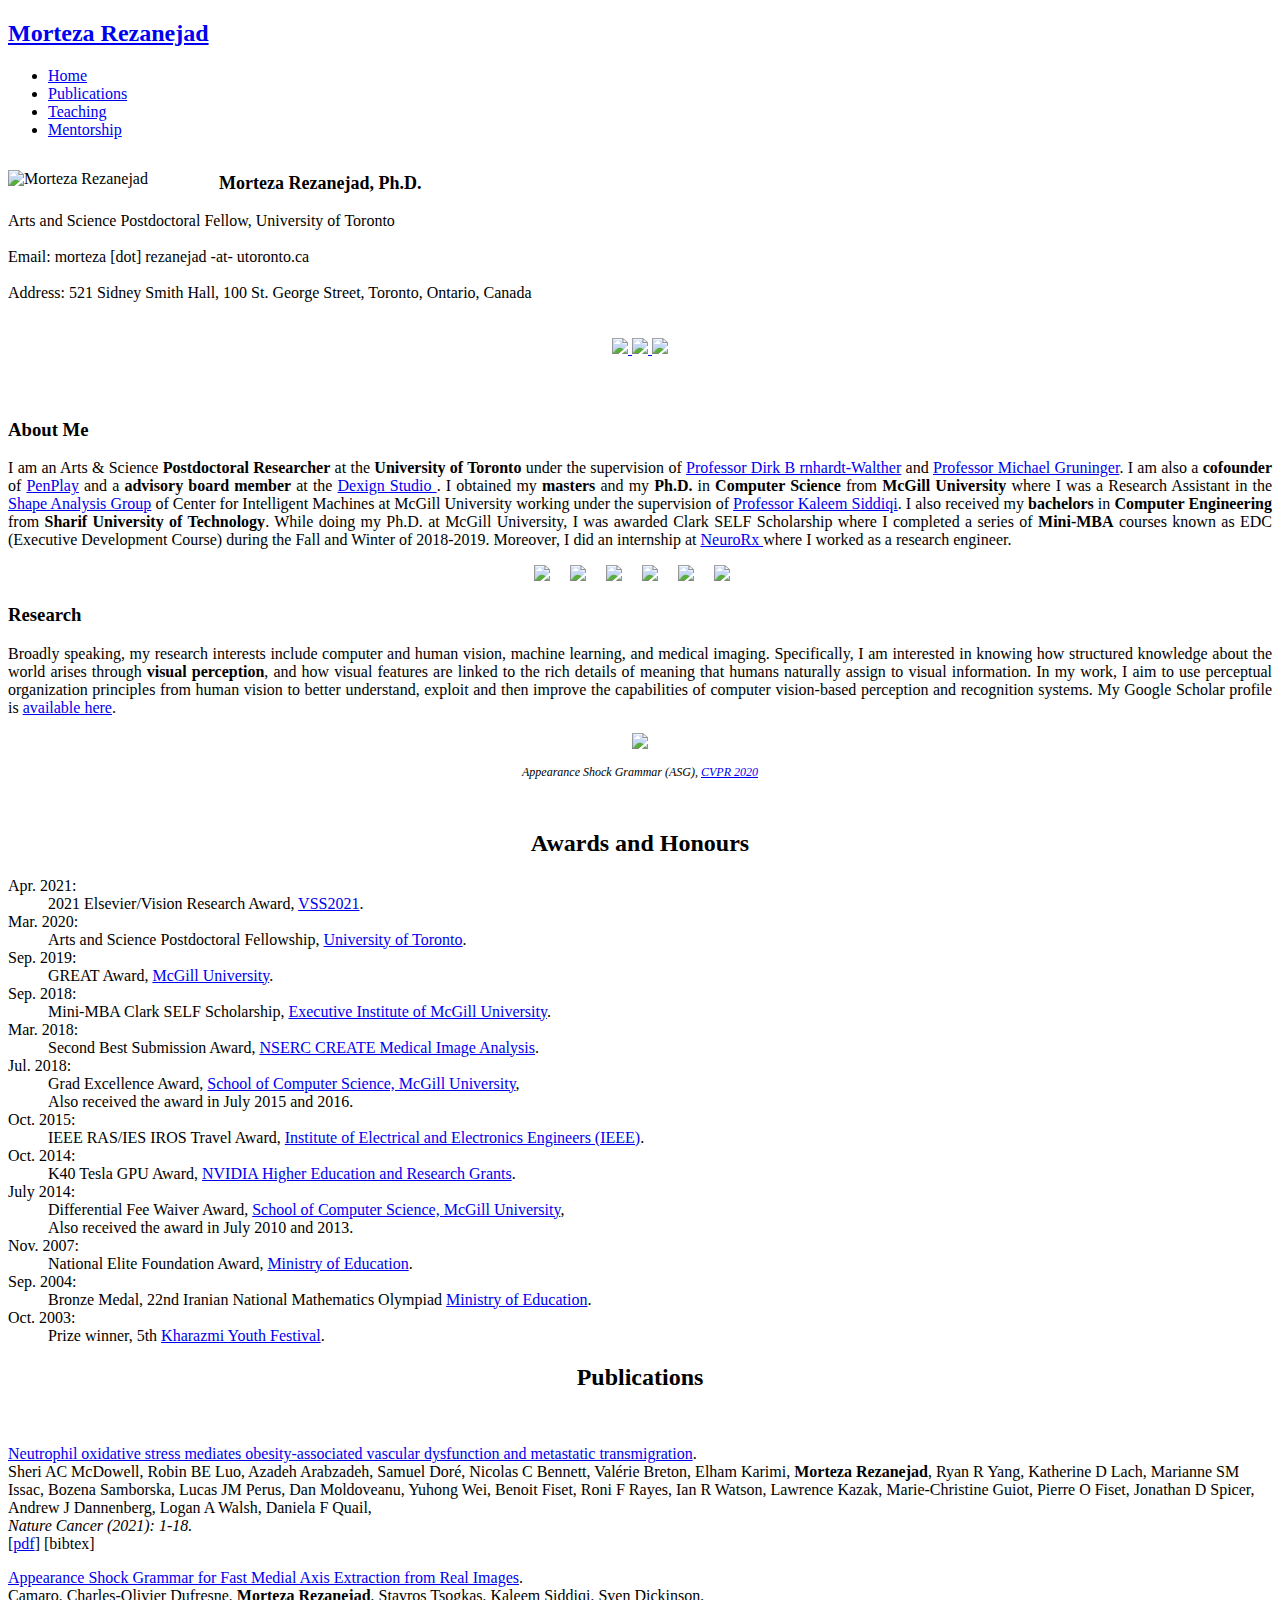
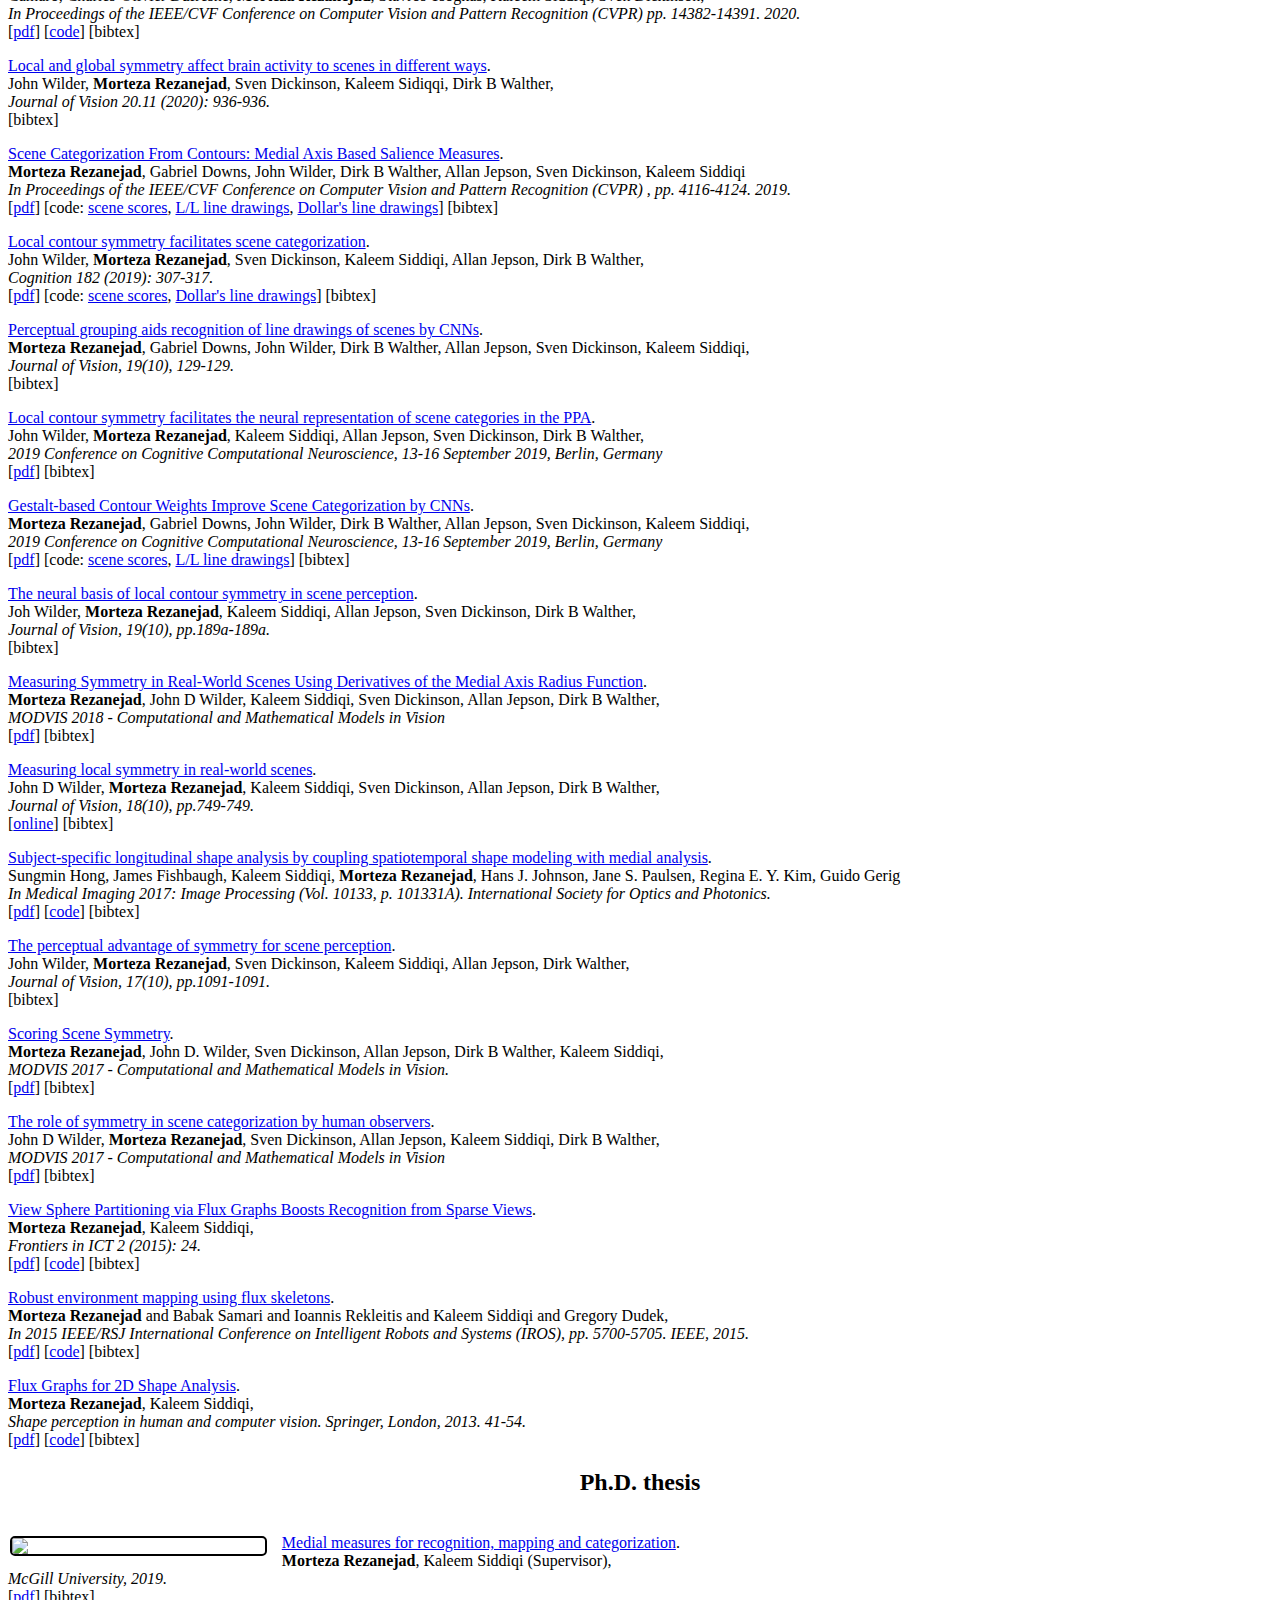
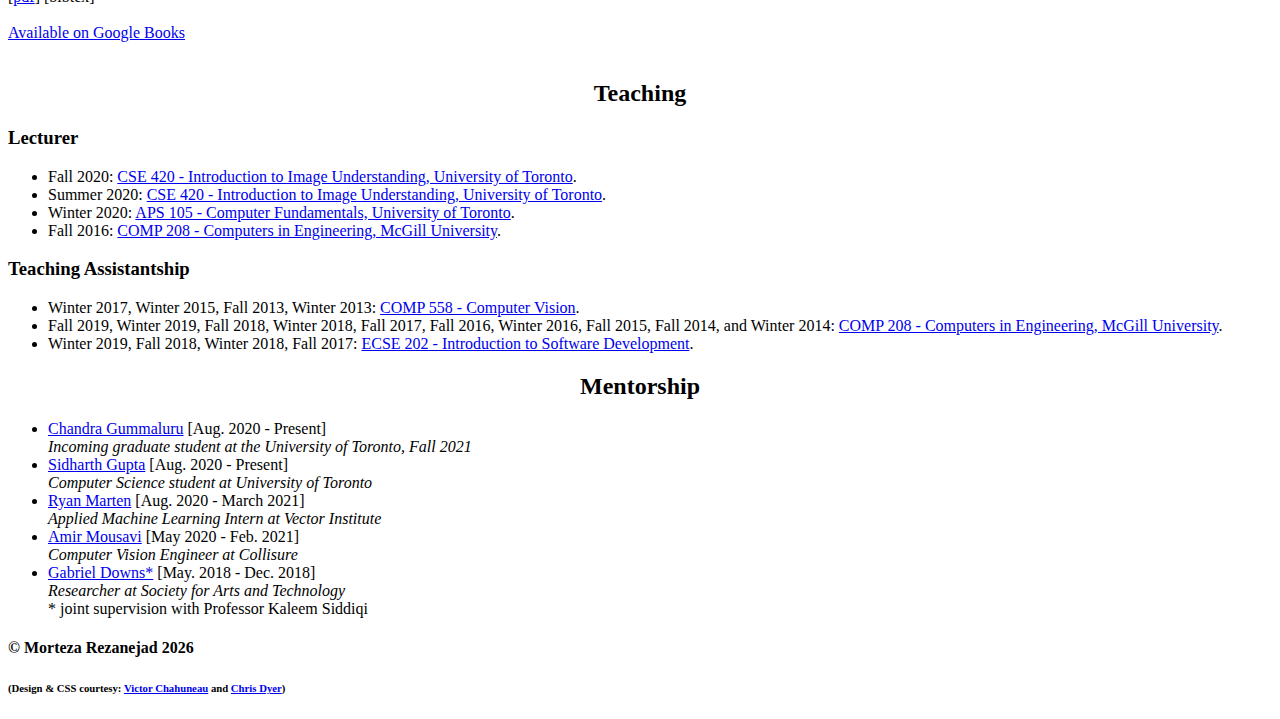
==== index.html @ e78256bf "Add files via upload" ====
<!DOCTYPE html>
<html lang="en"><head><meta http-equiv="Content-Type" content="text/html; charset=UTF-8">
 
 <meta name="keywords" content="Morteza, Rezanejad, University of Toronto, McGill University, Computer Science, Perceptual Grouping, machine learning, computer vision, artificial intelligence, Flux Graphs, deep learning, Shock Graph, edge detection, line drawing extraction, scene categorization, gestalt grouping principles">
 <meta name="description" content="Arts and Science Postdoctoral Fellow and Lecturer.">
 <meta name="og:description" content="Arts and Science Postdoctoral Fellow and Lecturer.">
 <meta name="robots" content="all">
 <title>Morteza Rezanejad</title>
 <link rel="stylesheet" href="./index_files/mystyle.css">
 <link rel="stylesheet" href="./index_files/pygments.css">
</head>

<body data-gr-c-s-loaded="true" style="">

<!-- Header -->
<header>
<h2><a href="index.html">Morteza Rezanejad</a></h2>
<nav>
<ul>
 <li><a href="index.html">Home</a></li>

  <li><a href="index.html#publications">Publications</a></li>
  <li><a href="index.html#teaching">Teaching</a></li>
  <li><a href="index.html#mentorship">Mentorship</a></li>
</ul>
</nav>
</header>

<!-- Affiliations + Contact -->
<section style="height: 245px;">
<img src="images/me_thumbnail.jpg" align="left" width="180" style="margin-top:15px; margin-right:31px" alt="Morteza Rezanejad">
<br>
<b> <font size="+1">Morteza Rezanejad, Ph.D.</font></b><br><br>
Arts and Science Postdoctoral Fellow, University of Toronto <br><br>
Email: morteza [dot] rezanejad -at- utoronto.ca <br><br>
Address: 521 Sidney Smith Hall,
100 St. George Street,
Toronto, Ontario, Canada <br><br><br>


<center>
    <a class="hovernounderline" href="files/morteza_rezanejad_cv.pdf">
       <i class="svg-icon"> <img src="images/cv.png" style="height:40px;"></i>
    </a>
    <a class="hovernounderline" href="https://github.com/mrezanejad">
        <i class="svg-icon github"></i>
    </a>
     <a class="hovernounderline" href="https://scholar.google.ca/citations?user=bpj7d8EAAAAJ">
       <i class="svg-icon"> <img src="images/googlescholar.png" style="height:40px;"></i>
    </a>
     <a class="hovernounderline" href="https://www.linkedin.com/in/morteza-rezanejad/">
         <i class="svg-icon"> <img src="images/linkedin.png" style="height:40px;"></i>
    </a>
    
   
</center>

<br>

<!-- <p align="center"> -->

<!-- </p> -->

</section>


<!-- About Me -->
<section>
<h3 style="text-align: left">About Me</h3>

<p align="justify">
I am an Arts & Science <b>Postdoctoral Researcher</b> at the <b>University of Toronto</b> under
 the supervision of <a href ="https://bwlab.utoronto.ca/people/dirk-bernhardt-walther/">
 Professor Dirk B rnhardt-Walther</a> and <a href ="https://www.mie.utoronto.ca/faculty_staff/gruninger/">
 Professor Michael Gruninger</a>. I am also a <b>cofounder</b>  of <a href="https://penplay.ca/">PenPlay</a> 
 and a <b>advisory board member</b> at the <a href="https://thedexignstudio.com/"> Dexign Studio </a>. 
I obtained my <b>masters</b> and my <b>Ph.D.</b> in <b>Computer Science</b> from <b>McGill University</b> 
where I was a Research Assistant in the <a href ="http://cim.mcgill.ca/~shape/">Shape Analysis Group</a> 
of Center for Intelligent Machines at McGill University working under the supervision of 
<a href="http://cim.mcgill.ca/~siddiqi/">Professor Kaleem Siddiqi</a>.  I also received my <b>bachelors</b> in <b>Computer Engineering</b> from <b>Sharif 
University of Technology</b>. While doing my Ph.D. at McGill University, I was awarded Clark SELF Scholarship
where I completed a series of <b>Mini-MBA</b>  courses known as EDC (Executive Development Course)
 during the Fall and Winter of 2018-2019. Moreover, I did an internship
 at  <a href="https://neurorx.com/en"> NeuroRx </a> where I worked as a research engineer.


</p><p align="center">
<a href="https://bwlab.utoronto.ca/people/"><img src="images/UofT.png" style="height:60px;"></a>&emsp;
<a href="http://www.cim.mcgill.ca/~shape/?page=people"><img src="images/mcgill.png" style="height:55px;"></a>&emsp;
<a href="https://executive.mcgill.ca/"><img src="images/desautels.png" style="height:50px;"></a>&emsp;
<a href="http://www.en.sharif.edu/"><img src="images/sharif.png" style="height:57px;"></a>&emsp;
<a href="https://penplay.ca/"><img src="images/penplay.png" style="height:57px;"></a>&emsp;
<a href="https://thedexignstudio.com/"><img src="images/dexignstudio.png" style="height:57px;"></a>&emsp;
</p>

</section>
<section>

<h3 style="text-align: left">Research</h3>
<a name="research"></a>
<p align="justify">

Broadly speaking, my research interests include computer and human vision, machine learning, 
and medical imaging. Specifically, I am interested in knowing how structured
 knowledge about the world arises through <b>visual perception</b>, and how  visual features 
 are linked to the rich details of meaning that humans naturally assign to visual information.
In my work, I aim to use perceptual organization principles from human vision to better understand, 
exploit and then improve the capabilities of computer vision-based perception and recognition systems.
My Google Scholar profile is  <a href="https://scholar.google.ca/citations?user=bpj7d8EAAAAJ&hl=en">available here</a>. 


<div class="slideshow-container", align = "center">

<div class="mySlides fade">
  <img src="images/image_sl2.png" style="width:95%">
<p align="center" style="font-size:12px;"><i>Appearance Shock Grammar (ASG), <a href="https://openaccess.thecvf.com/content_CVPR_2020/papers/Camaro_Appearance_Shock_Grammar_for_Fast_Medial_Axis_Extraction_From_Real_CVPR_2020_paper.pdf">CVPR 2020</a></i></p>
</div>

<div class="mySlides fade">
  <img src="images/image_sl5.png" style="width:95%">
  <p align="center" style="font-size:12px;"><i>Scene Categorization from Contours, <a href="https://openaccess.thecvf.com/content_CVPR_2019/papers/Rezanejad_Scene_Categorization_From_Contours_Medial_Axis_Based_Salience_Measures_CVPR_2019_paper.pdf">CVPR 2019</a></i></p>
</div>

<div class="mySlides fade">
  <img src="images/image_sl1.png" style="width:95%">
  <p align="center" style="font-size:12px;"><i> Object Completion with Stochastic Completion Fields, <a href="">VSS 2021</a></i></p>
</div>

<div class="mySlides fade">
  <img src="images/image_sl3.png" style="width:95%">
  <p align="center" style="font-size:12px;"><i> Flux Graphs for 2D Shape Analysis, <a href="https://link.springer.com/chapter/10.1007/978-1-4471-5195-1_3">Shape Perception in Human and Computer Vision</a></i></p>
</div>

<div class="mySlides fade">
  <img src="images/image_sl4.png" style="width:95%">
  <p align="center" style="font-size:12px;"><i>Local Contour Symmetry, <a href="https://www.sciencedirect.com/science/article/pii/S0010027718302506">Cognition 2019</a></i></p>

</div>

<div class="mySlides fade">
  <img src="images/image_sl6.png" style="width:95%">
  <p align="center" style="font-size:12px;"><i>Spatiotemporal Shape Modeling with Medial Analysis, <a href="https://www.ncbi.nlm.nih.gov/pmc/articles/PMC5617643/">SPIE 2017</a></i></p>

</div>

<div class="mySlides fade">
  <img src="images/image_sl7.png" style="width:95%">
  <p align="center" style="font-size:12px;"><i>Environment Mapping using Flux Skeletons, <a href="https://ieeexplore.ieee.org/abstract/document/7354186">IROS 2015</a></i></p>

</div>
<div class="mySlides fade">
  <img src="images/image_sl8.png" style="width:95%">
  <p align="center" style="font-size:12px;"><i>View Sphere Partitioning, <a href="https://www.frontiersin.org/articles/10.3389/fict.2015.00024/full">Frontiers in ICT 2015</a></i></p>

</div>
<!-- 
<a class="prev" onclick="plusSlides(-1)">&#10094;</a>
<a class="next" onclick="plusSlides(1)">&#10095;</a>
 -->

</div>
<br>

<div style="text-align:center">
  <span class="dot" onclick="currentSlide(1)"></span> 
  <span class="dot" onclick="currentSlide(2)"></span> 
  <span class="dot" onclick="currentSlide(3)"></span> 
  <span class="dot" onclick="currentSlide(4)"></span> 
  <span class="dot" onclick="currentSlide(5)"></span> 
  <span class="dot" onclick="currentSlide(6)"></span> 
  <span class="dot" onclick="currentSlide(7)"></span>
  <span class="dot" onclick="currentSlide(8)"></span>
</div>

<script>
var slideIndex = 1;
showSlides(slideIndex);

function plusSlides(n) {
  showSlides(slideIndex += n);
}

function currentSlide(n) {
  showSlides(slideIndex = n);
}

function showSlides(n) {
  var i;
  var slides = document.getElementsByClassName("mySlides");
  var dots = document.getElementsByClassName("dot");
  if (n > slides.length) {slideIndex = 1}    
  if (n < 1) {slideIndex = slides.length}
  for (i = 0; i < slides.length; i++) {
      slides[i].style.display = "none";  
  }
  for (i = 0; i < dots.length; i++) {
      dots[i].className = dots[i].className.replace(" active", "");
  }
  slides[slideIndex-1].style.display = "block";  
  dots[slideIndex-1].className += " active";
}
</script>

</p>



</section>




<!-- News -->
<!-- 
<section>
<h2 style="text-align: center">Highlights and News</h2>
<br>
<dl class="dl-horizontal">

  <dt>June 2020:</dt> 
  <dd>
  Our work entitled "Local and Global Symmetry Affect Brain Activity to Scenes in Different Ways" got accepted for an oral presentation at <a href="https://www.visionsciences.org/"> VSS2020</a>. 
	</dd>
	
  <dt>March 2020:</dt>
  <dd>
     I received the	<a href="https://www.sgs.utoronto.ca/awards/arts-science-postdoctoral-fellowship-program/">University of Toronto's Arts and Science Postdoctoral Fellowship 2020</a>.
  </dd>

  

  <dt>February 2020:</dt>
  <dd>
    Our paper entitled <a href="http://openaccess.thecvf.com/content_CVPR_2020/html/Camaro_Appearance_Shock_Grammar_for_Fast_Medial_Axis_Extraction_From_Real_CVPR_2020_paper.html">"Appearance Shock Grammar for Fast Medial Axis Extraction from Real Images"</a> is accepted to <a href="http://cvpr2020.thecvf.com/">IEEE/CVF Conference on Computer Vision and Pattern Recognition (CVPR), 2020 </a>.
  </dd>

<dt>October 2019:</dt>
  <dd>
     I successfully defended my Ph.D. thesis entitled <a href="https://escholarship.mcgill.ca/concern/theses/t722hf32b?locale=en">"Medial Measures for Recognition, Mapping and Categorization""</a>. My greatest thanks to my Ph.D. advisor, Professor <a href="http://www.cim.mcgill.ca/~siddiqi/">Kaleem Siddiqi</a>. 
     
      <button onclick="myFunction()">Picture</button>

<div id="myDIV" class="toshow" style="display:none">
      <br>
<img src="images/defence.jpg"></img>
  <div class="text-block">
    <p>From left to right: Professor Kaleem Siddiqi (Ph.D. Advisor), Professor Frank Ferrie, </p>
  </div>

</div>
<script>
function myFunction() {
  var x = document.getElementById("myDIV");
  if (x.style.display === "none") {
    x.style.display = "block";
  } else {
    x.style.display = "none";
  }
}
</script>
     
  </dd>
  
 
</dl>
    
    
    

</section>
 -->


<!-- Awards and Honours -->
<section>
<h2 style="text-align: center">Awards and Honours</h2>
<dl class="dl-horizontal">
<!-- 

 <dd>
	<p style="text-align:center;color:WHITE; background-color:BLACK;">#BLACKLIVESMATTER</p>
	</dd>
 -->
	
  <dt>Apr. 2021:</dt> 
  <dd>
  2021 Elsevier/Vision Research Award, <a href=https://www.visionsciences.org/2021-travel-awards/"> VSS2021</a>. 
	</dd>


  <dt>Mar. 2020:</dt>
  <dd>
  Arts and Science Postdoctoral Fellowship, <a href="https://www.sgs.utoronto.ca/awards/arts-science-postdoctoral-fellowship-program/">University of Toronto</a>.
  </dd>	  
  	
  <dt>Sep. 2019:</dt>
  <dd>
  GREAT Award, <a href="https://www.mcgill.ca/gps/funding/fac-staff/awards/great">McGill University</a>.
  </dd>

  <dt>Sep. 2018:</dt>
  <dd>
  Mini-MBA Clark SELF Scholarship, <a href="https://executive.mcgill.ca/">Executive Institute of McGill University</a>.
  </dd>
  
  <dt>Mar. 2018:</dt>
  <dd>
  Second Best Submission Award, <a href="http://create-mia.cim.mcgill.ca/">NSERC CREATE Medical Image Analysis</a>.
  </dd>	


  <dt>Jul. 2018:</dt>
  <dd>
  Grad Excellence Award, <a href="https://www.cs.mcgill.ca/">School of Computer Science, McGill University</a>,<br>
  Also received the award in July 2015 and 2016.
  </dd>	

  <dt>Oct. 2015:</dt>
  <dd>
  IEEE RAS/IES IROS Travel Award, <a href="https://iros2015.informatik.uni-hamburg.de/index.html">Institute of Electrical and Electronics Engineers (IEEE)</a>.
  </dd>	

  <dt>Oct. 2014:</dt>
  <dd>
  K40 Tesla GPU Award, <a href="https://developer.nvidia.com/academic_gpu_seeding">NVIDIA Higher Education and Research Grants</a>.
  </dd>	

  <dt>July 2014:</dt>
  <dd>
  Differential Fee Waiver Award, <a href="https://www.cs.mcgill.ca/">School of Computer Science, McGill University</a>,<br>
  Also received the award in July 2010 and 2013.
  </dd>	

  <dt>Nov. 2007:</dt>
  <dd>
  National Elite Foundation Award, <a href="https://www.bmn.ir/">Ministry of Education</a>.
  </dd>	

  <dt>Sep. 2004:</dt>
  <dd>
  Bronze Medal, 22nd Iranian National Mathematics Olympiad <a href="https://www.medu.ir/">Ministry of Education</a>.
  </dd>	

  <dt>Oct. 2003:</dt>
  <dd>
  Prize winner, 5th  <a href="http://khwarizmi.ir/">Kharazmi Youth Festival</a>.
  </dd>	



 
</dl>
    
    
    

</section>





<!-- Honors & Awards -->
<!--
<section>
<h2 style="text-align: center">Honors and Awards</h2>
<ul>
  <li class="packed">Early Career Award for Scientists and Engineers (ECASE-Army), 2018</li>
  <li class="packed">AWS Machine Learning Research Award, 2018</li>
  <li class="packed">Office of Naval Research (ONR) Young Investigator Program (YIP) award, 2017</li>
  <li class="packed">Amazon Academic Research Award, 2016</li>
  <li class="packed">Google Faculty Research Awards, 2013, 2015</li>
  <li class="packed">Outstanding New Assistant Professor award, College of Engineering, Virginia Tech, 2015</li>
  <li class="packed">National Science Foundation (NSF) CAREER award, 2014</li>
  <li class="packed">Army Research Office (ARO) Young Investigator Program (YIP) award, 2014</li>
  <li class="packed">Carnegie Mellon University College of Engineering Dean’s Fellowship, 2007</li>
</ul>
</section>
-->




<!-- Talks -->
<section>
<a name="publications"></a>
<h2 style="text-align: center">Publications</h2>
<br>
  
  
  

  
<!-- <h3 style="text-align: left">2021</h3> -->

<p style = "clear:left" >


<a href="https://www.nature.com/articles/s43018-021-00194-9">Neutrophil oxidative stress mediates obesity-associated vascular dysfunction and metastatic transmigration</a>.<br>
Sheri AC McDowell, Robin BE Luo, Azadeh Arabzadeh, Samuel Doré, Nicolas C Bennett, Valérie Breton, Elham Karimi, <b>Morteza Rezanejad</b>, Ryan R Yang, Katherine D Lach, Marianne SM Issac, Bozena Samborska, Lucas JM Perus, Dan Moldoveanu, Yuhong Wei, Benoit Fiset, Roni F Rayes, Ian R Watson, Lawrence Kazak, Marie-Christine Guiot, Pierre O Fiset, Jonathan D Spicer, Andrew J Dannenberg, Logan A Walsh, Daniela F Quail,<br>
<i>Nature Cancer (2021): 1-18.</i> <br>
[<a href="https://www.nature.com/articles/s43018-021-00194-9.pdf">pdf</a>]
[<a  onclick="myFunction('myDIV212')">bibtex</a>]
<div id="myDIV212" class="toshow" style="display:none">
@article{mcdowell2021neutrophil,<br>
  title={Neutrophil oxidative stress mediates obesity-associated vascular dysfunction and metastatic transmigration},<br>
  author={McDowell, Sheri AC and Luo, Robin BE and Arabzadeh, Azadeh and Dor{\'e}, Samuel and Bennett, Nicolas C and Breton, Val{\'e}rie and Karimi, Elham and Rezanejad, Morteza and Yang, Ryan R and Lach, Katherine D and others},<br>
  journal={Nature Cancer},<br>
  pages={1--18},<br>
  year={2021},<br>
  publisher={Nature Publishing Group}<br>
}
</div>
</p>

<!-- 

<p style = "clear:left" >
<a href="https://owcv2021.github.io/#papers">Object completion with stochastic completion fields</a>.<br>
<b>Morteza Rezanejad</b>, Sidharth Gupta, Chandra Gummaluru, Ryan Marten, John Wilder, Michael Gruninger, Dirk Walther<br>
21-22 April 2021, Ontario Workshop on Computer Vision (OWCV). <br>
</p>
 -->


<!-- <h3 style="text-align: left">2020</h3> -->

<p style = "clear:left" >
<a href="https://openaccess.thecvf.com/content_CVPR_2020/html/Camaro_Appearance_Shock_Grammar_for_Fast_Medial_Axis_Extraction_From_Real_CVPR_2020_paper.html">Appearance Shock Grammar for Fast Medial Axis Extraction from Real Images</a>.<br>
Camaro, Charles-Olivier Dufresne, <b>Morteza Rezanejad</b>, Stavros Tsogkas, Kaleem Siddiqi, Sven Dickinson,<br>
<i>In Proceedings of the IEEE/CVF Conference on Computer Vision and Pattern Recognition (CVPR) pp. 14382-14391. 2020.</i><br>
[<a href="https://openaccess.thecvf.com/content_CVPR_2020/papers/Camaro_Appearance_Shock_Grammar_for_Fast_Medial_Axis_Extraction_From_Real_CVPR_2020_paper.pdf">pdf</a>]
[<a href="https://github.com/CharloCamaro/ASG">code</a>]
[<a  onclick="myFunction('myDIVcvpr2020')">bibtex</a>]
<div id="myDIVcvpr2020" class="toshow" style="display:none">
@InProceedings{Camaro_2020_CVPR,<br>
author = {Camaro, Charles-Olivier Dufresne and Rezanejad, Morteza and Tsogkas, Stavros and Siddiqi, Kaleem and Dickinson, Sven},<br>
title = {Appearance Shock Grammar for Fast Medial Axis Extraction From Real Images},<br>
booktitle = {Proceedings of the IEEE/CVF Conference on Computer Vision and Pattern Recognition (CVPR)},<br>
month = {June},<br>
year = {2020}<br>
}
</div>
</p>




<p style = "clear:left" >
<a href="https://jov.arvojournals.org/article.aspx?articleid=2771866">Local and global symmetry affect brain activity to scenes in different ways</a>.<br>
John Wilder, <b>Morteza Rezanejad</b>, Sven Dickinson, Kaleem Sidiqqi, Dirk B Walther,<br>
<i>Journal of Vision 20.11 (2020): 936-936.</i><br>
[<a  onclick="myFunction('myDIV2122')">bibtex</a>]
<div id="myDIV2122" class="toshow" style="display:none">
@article{wilder2020local,<br>
  title={Local and global symmetry affect brain activity to scenes in different ways},<br>
  author={Wilder, John and Rezanejad, Morteza and Dickinson, Sven and Sidiqqi, Kaleem and Walther, Dirk B ,<br>
  journal={Journal of Vision},<br>
  volume={20},<br>
  number={11},<br>
  pages={936--936},<br>
  year={2020},<br>
  publisher={The Association for Research in Vision and Ophthalmology}<br>
}
</div>
</p>


<!-- <h3 style="text-align: left">2019</h3> -->


<p style = "clear:left"> 

<a href="http://openaccess.thecvf.com/content_CVPR_2019/html/Rezanejad_Scene_Categorization_From_Contours_Medial_Axis_Based_Salience_Measures_CVPR_2019_paper.html">Scene Categorization From Contours: Medial Axis Based Salience Measures</a>.<br>
<b>Morteza Rezanejad</b>, Gabriel Downs, John Wilder, Dirk B Walther, Allan Jepson, Sven Dickinson, Kaleem Siddiqi<br>
<i>In Proceedings of the IEEE/CVF Conference on Computer Vision and Pattern Recognition (CVPR) , pp. 4116-4124. 2019.</i><br>
[<a href="http://openaccess.thecvf.com/content_CVPR_2019/papers/Rezanejad_Scene_Categorization_From_Contours_Medial_Axis_Based_Salience_Measures_CVPR_2019_paper.pdf">pdf</a>]
[code: <a href="https://github.com/mrezanejad/SalienceScoresForScene"> scene scores</a>, <a href="https://github.com/mrezanejad/LineDrawingExtraction">L/L line drawings</a>, <a href="https://github.com/mrezanejad/DollarLineDrawing">Dollar's line drawings</a>]
[<a  onclick="myFunction('myDIV5')">bibtex</a>]
<div id="myDIV5" class="toshow" style="display:none">
@InProceedings{Rezanejad_2019_CVPR,<br>
	author = {Rezanejad, Morteza and Downs, Gabriel and Wilder, John and Walther, Dirk B  and Jepson, Allan and Dickinson, Sven and Siddiqi, Kaleem},<br>
	title = {Scene Categorization From Contours: Medial Axis Based Salience Measures},<br>
	booktitle = {The IEEE Conference on Computer Vision and Pattern Recognition (CVPR)},<br>
	month = {June},<br>
	year = {2019}<br>
}
</div>
</p>


<p style = "clear:left"> 

<a href="https://www.sciencedirect.com/science/article/abs/pii/S0010027718302506">Local contour symmetry facilitates scene categorization</a>.<br>
John Wilder, <b>Morteza Rezanejad</b>, Sven Dickinson, Kaleem Siddiqi, Allan Jepson, Dirk B Walther,<br>
<i>Cognition 182 (2019): 307-317.</i><br>
[<a href="https://pdf.sciencedirectassets.com/271061/1-s2.0-S0010027718X00109/1-s2.0-S0010027718302506/main.pdf?X-Amz-Security-Token=IQoJb3JpZ2luX2VjEDQaCXVzLWVhc3QtMSJHMEUCIQCZH%2Bxm8lrlrfGRun%2BHvB%2F5lnXqkqBpSVzCXs8W38lvnwIgTh6v51NMM70ROd5d1H2jdLvLUubPeBAiJNUkF59h9jUqvQMIrf%2F%2F%2F%2F%2F%2F%2F%2F%2F%2FARADGgwwNTkwMDM1NDY4NjUiDNKUDQoulGhcZOceQyqRAz6oAYtm3D8jr8SFnH41DAWJrfVzFOJiMzh6QRsNWNOy2QEx9S1LqkxLHddtEZVgUTRErCAqAQlvvqiS%2B%2FU69kTRl%2F0QCV9qsCCuBA%2FP0kz1s1PInJJ7RpDRr8IX5QNrVKxmC7IZMQOL5kijJqG02ogsuC3loylQr6Slibc92IyyFJWgQvzT0mfpaXJQ65EgtMSpcY5xEoYv4WYVZL4P1QbDO4KcP0Tfn8%2FEsQ2O%2FW44CZX5mGJxkelaOIir32qx7knU%2FFWNAxsgocTU48lrbk%2Bedi32VSrkCq7%2F942aBwqG6xk2pt2zKA1%2BTHlrmHZ9oIuhoj7uUC2FiXmpYuMnnRWDM4iBeOnK9t6pAOz9az6GbgXbjuIy2bGmR3j%2FHsufbShuKGL%2FcOGw3xjc6X558eo4MoGxENJjlKOfRyyrv1ffpDxOYT6glDlgo1SkVJayX%2BPydZO4syKp8GvtM40XGdAMq14o%2B9CeMUP5UwfdCt05dtOQhKSnDD6Ckwf0ts0ZHluY8h6mg6OM8MJZq0UaiDd%2BMJGnn%2FcFOusBTGuSjp2cm%2Bwtn0gURCo5b19oGX0d8On9q%2Be4y%2BjjvCmQNogIIdXm%2F7xqs8sjAOsMjNiYmIw%2FH95c64GfZ22Khww4tf8eHvoV1rnzfrpWBLdEkAmKsOg66xDdMy0tojhjqzBA6R5%2FcmcFMgyeNvJlDfEZj8zs8V8R0poxmD8L4sRKykdF84BcMtFyGWoECaFlzqpLCUYR%2FriDDJnLm6F0Agg5tUlNJyJuPsT11LmIpYX2rlRbmGmdN5zQa8p4ITYFJvKlWjp8Oh%2F8YRgKaM4Bz3GUpV8uYmkHEqLNgTWw%2Fx4SQETGh4FY7tUesA%3D%3D&X-Amz-Algorithm=AWS4-HMAC-SHA256&X-Amz-Date=20200615T211635Z&X-Amz-SignedHeaders=host&X-Amz-Expires=300&X-Amz-Credential=ASIAQ3PHCVTYX6NSBBVB%2F20200615%2Fus-east-1%2Fs3%2Faws4_request&X-Amz-Signature=c432bf704b0abbfa06474dc8f6b1ac3fe1e812c6d241b7f4464d2e07042ce181&hash=26771af1ccca4aed3e8de3b394f096446a6acc49cf5d6a50036d433cad47ff3d&host=68042c943591013ac2b2430a89b270f6af2c76d8dfd086a07176afe7c76c2c61&pii=S0010027718302506&tid=spdf-09926e79-cd32-4e4b-9745-ed8159267c05&sid=9fb44afa99be1848e5392366c8cbabd0d3c0gxrqa&type=client">pdf</a>]
[code: <a href="https://github.com/mrezanejad/SalienceScoresForScene"> scene scores</a>, <a href="https://github.com/mrezanejad/DollarLineDrawing">Dollar's line drawings</a>]
[<a  onclick="myFunction('myDIV6')">bibtex</a>]
<div id="myDIV6" class="toshow" style="display:none">
@article{wilderlocal,<br>
  title={Local contour symmetry facilitates the neural representation of scene categories in the PPA.},<br>
  author={Wilder, John and Rezanejad, Morteza and Siddiqi, Kaleem and Jepson, Allan and Dickinson, Sven and Walther, Dirk B <br>
}
</div>
</p>

<a href="https://jov.arvojournals.org/article.aspx?articleid=2750423">Perceptual grouping aids recognition of line drawings of scenes by CNNs</a>.<br>
<b>Morteza Rezanejad</b>, Gabriel Downs, John Wilder, Dirk B Walther, Allan Jepson, Sven Dickinson, Kaleem Siddiqi,<br>
<i> Journal of Vision, 19(10), 129-129. </i><br>

[<a  onclick="myFunction('myDIV10')">bibtex</a>]
<div id="myDIV10" class="toshow" style="display:none">
@article{rezanejad2019perceptual,<br>
  title={Perceptual grouping aids recognition of line drawings of scenes by CNNs},<br>
  author={Rezanejad, Morteza and Downs, Gabriel and Wilder, John and Walther, Dirk B and Jepson, Allan and Dickinson, Sven and Siddiqi, Kaleem},<br>
  journal={Journal of Vision},<br>
  volume={19},<br>
  number={10},<br>
  pages={129--129},<br>
  year={2019},<br>
  publisher={The Association for Research in Vision and Ophthalmology}<br>
}
</div>
</p>


<p style = "clear:left">

<a href="https://ccneuro.org/2019/Papers/ViewPapers.asp?PaperNum=1099">Local contour symmetry facilitates the neural representation of scene categories in the PPA</a>.<br>
John Wilder, <b>Morteza Rezanejad</b>, Kaleem Siddiqi, Allan Jepson, Sven Dickinson, Dirk B Walther,<br>
<i>2019 Conference on Cognitive Computational Neuroscience, 13-16 September 2019, Berlin, Germany</i><br>
[<a href="https://ccneuro.org/2019/proceedings/0001118.pdf">pdf</a>]
[<a  onclick="myFunction('myDIV4')">bibtex</a>]
<div id="myDIV4" class="toshow" style="display:none">
@inproceedings{Wilder2019LocalCS,<br>
  title={Local contour symmetry facilitates the neural representation of scene categories in the PPA.},<br>
  author={John Wilder and Morteza Rezanejad and Kaleem Siddiqi and Allan D. Jepson and Sven J. Dickinson and Dirk B Walther},<br>
  year={2019}<br>
}
</div>
</p>



<p style = "clear:left"> 

<a href="https://ccneuro.org/2019/Papers/ViewPapers.asp?PaperNum=1079">Gestalt-based Contour Weights Improve Scene Categorization by CNNs</a>.<br>
<b>Morteza Rezanejad</b>, Gabriel Downs, John Wilder, Dirk B  Walther, Allan Jepson, Sven Dickinson, Kaleem Siddiqi,<br>
<i>2019 Conference on Cognitive Computational Neuroscience, 13-16 September 2019, Berlin, Germany</i><br>
[<a href="https://ccneuro.org/2019/proceedings/0001087.pdf">pdf</a>]
[code: <a href="https://github.com/mrezanejad/SalienceScoresForScene"> scene scores</a>, <a href="https://github.com/mrezanejad/LineDrawingExtraction">L/L line drawings</a>]
[<a  onclick="myFunction('myDIV15')">bibtex</a>]
<div id="myDIV15" class="toshow" style="display:none">
@article{rezanejadgestalt,<br>
  title={Gestalt-based Contour Weights Improve Scene Categorization by CNNs},<br>
  author={Rezanejad, Morteza and Downs, Gabriel and Wilder, John and Walther, Dirk B and Jepson, Allan and Dickinson, Sven and Siddiqi, Kaleem}<br>
}
</div>
</p>


<p style = "clear:left"> 

<a href="https://jov.arvojournals.org/article.aspx?articleid=2750676">The neural basis of local contour symmetry in scene perception</a>.<br>
Joh Wilder,<b> Morteza Rezanejad</b>, Kaleem Siddiqi, Allan Jepson, Sven Dickinson, Dirk B Walther,<br>
<i>Journal of Vision, 19(10), pp.189a-189a.</i><br>
[<a  onclick="myFunction('myDIV20')">bibtex</a>]
<div id="myDIV20" class="toshow" style="display:none">
@article{wilder2019neural,<br>
  title={The neural basis of local contour symmetry in scene perception},<br>
  author={Wilder, John D and Rezanejad, Morteza and Siddiqi, Kaleem and Jepson, Allan and Dickinson, Sven and Walther, Dirk B ,<br>
  journal={Journal of Vision},<br>
  volume={19},<br>
  number={10},<br>
  pages={189a--189a},<br>
  year={2019},<br>
  publisher={The Association for Research in Vision and Ophthalmology}<br>
}
</div>
</p>









<!-- <h3 style="text-align: left">2018</h3> -->


<p style = "clear:left"> 

<a href="https://docs.lib.purdue.edu/modvis/2018/session03/2/">Measuring Symmetry in Real-World Scenes Using Derivatives of the Medial Axis Radius Function</a>.<br>
<b>Morteza Rezanejad</b>, John D Wilder, Kaleem Siddiqi, Sven Dickinson, Allan Jepson, Dirk B Walther,<br>
<i>MODVIS 2018 - Computational and Mathematical Models in Vision</i><br>
[<a href="https://docs.lib.purdue.edu/cgi/viewcontent.cgi?article=1134&context=modvis">pdf</a>]
[<a  onclick="myFunction('myDIV16')">bibtex</a>]
<div id="myDIV16" class="toshow" style="display:none">
@article{rezanejad2018measuring,<br>
  title={Measuring Symmetry in Real-World Scenes Using Derivatives of the Medial Axis Radius Function},<br>
  author={Rezanejad, Morteza and Wilder, John D and Siddiqi, Kaleem and Dickinson, Sven and Jepson, Allan and Walther, Dirk B ,<br>
  year={2018}<br>
}
</div>
</p>

<p style = "clear:left"> 

<a href="https://jov.arvojournals.org/article.aspx?articleid=2699739">Measuring local symmetry in real-world scenes</a>.<br>
John D Wilder,<b> Morteza Rezanejad</b>, Kaleem Siddiqi, Sven Dickinson, Allan Jepson, Dirk B Walther,<br>
<i>Journal of Vision, 18(10), pp.749-749.</i><br>
[<a href="https://jov.arvojournals.org/article.aspx?articleid=2699739">online</a>]
[<a  onclick="myFunction('myDIV11')">bibtex</a>]
<div id="myDIV11" class="toshow" style="display:none">
@article{wilder2018measuring,<br>
  title={Measuring local symmetry in real-world scenes},<br>
  author={Wilder, John and Rezanejad, Morteza and Siddiqi, Kaleem and Dickinson, Sven and Jepson, Allan and Walther, Dirk},<br>
  journal={Journal of Vision},<br>
  volume={18},<br>
  number={10},<br>
  pages={749--749},<br>
  year={2018},<br>
  publisher={The Association for Research in Vision and Ophthalmology}<br>
}
</div>
</p>









<!-- <h3 style="text-align: left">2017</h3> -->

<p style = "clear:left"> 

<a href="https://www.spiedigitallibrary.org/conference-proceedings-of-spie/10133/1/Subject-specific-longitudinal-shape-analysis-by-coupling-spatiotemporal-shape-modeling/10.1117/12.2254675.short?SSO=1">Subject-specific longitudinal shape analysis by coupling spatiotemporal shape modeling with medial analysis</a>.<br>
Sungmin Hong, James Fishbaugh, Kaleem Siddiqi, <b>Morteza Rezanejad</b>, Hans J. Johnson, Jane S. Paulsen, Regina E. Y. Kim, Guido Gerig<br>
<i>In Medical Imaging 2017: Image Processing (Vol. 10133, p. 101331A). International Society for Optics and Photonics.</i> <br>
[<a href="https://www.ncbi.nlm.nih.gov/pmc/articles/PMC5617643/">pdf</a>]
[<a href="https://github.com/mrezanejad/3DAOFSkeletons">code</a>]
[<a  onclick="myFunction('myDIV8')">bibtex</a>]
<div id="myDIV8" class="toshow" style="display:none">
@inproceedings{hong20184d,<br>
  title={4D Continuous Medial Representation Trajectory Estimation for Longitudinal Shape Analysis},<br>
  author={Hong, Sungmin and Fishbaugh, James and Gerig, Guido},<br>
  booktitle={International Workshop on Shape in Medical Imaging},<br>
  pages={125--136},<br>
  year={2018},<br>
  organization={Springer}<br>
}
</div>
</p>




<p style = "clear:left"> 

<a href="https://jov.arvojournals.org/article.aspx?articleid=2651963#:~:text=As%20one%20of%20the%20original,which%20tend%20to%20be%20symmetric.&text=We%20demonstrate%2C%20for%20the%20first,perceiving%20complex%20real%2Dworld%20scenes.">The perceptual advantage of symmetry for scene perception</a>.<br>
John Wilder, <b>Morteza Rezanejad</b>, Sven Dickinson, Kaleem Siddiqi, Allan Jepson, Dirk Walther,<br>
<i>Journal of Vision, 17(10), pp.1091-1091.</i><br>
[<a  onclick="myFunction('myDIV18')">bibtex</a>]
<div id="myDIV18" class="toshow" style="display:none">
@article{wilder2017perceptual,<br>
  title={The perceptual advantage of symmetry for scene perception},<br>
  author={Wilder, John and Rezanejad, Morteza and Dickinson, Sven and Siddiqi, Kaleem and Jepson, Allan and Walther, Dirk},<br>
  journal={Journal of Vision},<br>
  volume={17},<br>
  number={10},<br>
  pages={1091--1091},<br>
  year={2017},<br>
  publisher={The Association for Research in Vision and Ophthalmology}<br>
}
</div>
</p>



<p style = "clear:left"> 
<a href="https://docs.lib.purdue.edu/modvis/2017/session04/4/">Scoring Scene Symmetry</a>.<br>
<b>Morteza Rezanejad</b>, John D. Wilder, Sven Dickinson, Allan Jepson, Dirk B  Walther, Kaleem Siddiqi,<br>
<i>MODVIS 2017 - Computational and Mathematical Models in Vision.</i> <br>
[<a href="https://docs.lib.purdue.edu/cgi/viewcontent.cgi?article=1081&context=modvis">pdf</a>]
[<a  onclick="myFunction('myDIV7')">bibtex</a>]
<div id="myDIV7" class="toshow" style="display:none">
@article{rezanejad2017scoring,<br>
  title={Scoring Scene Symmetry},<br>
  author={Rezanejad, Morteza and Wilder, John D and Dickinson, Sven and Jepson, Allan and Walther, Dirk B and Siddiqi, Kaleem},<br>
  year={2017}<br>
}
</div>
</p>


<p style = "clear:left"> 
<a href="https://docs.lib.purdue.edu/modvis/2017/session04/5/">The role of symmetry in scene categorization by human observers</a>.<br>
John D Wilder, <b>Morteza Rezanejad</b>, Sven Dickinson, Allan Jepson, Kaleem Siddiqi, Dirk B Walther,<br>
<i>MODVIS 2017 -  Computational and Mathematical Models in Vision</i><br>
[<a href="https://docs.lib.purdue.edu/cgi/viewcontent.cgi?article=1080&context=modvis">pdf</a>]
[<a  onclick="myFunction('myDIV9')">bibtex</a>]
<div id="myDIV9" class="toshow" style="display:none">
@article{wilder2017role,<br>
  title={The role of symmetry in scene categorization by human observers},<br>
  author={Wilder, John D and Rezanejad, Morteza and Dickinson, Sven and Jepson, Allan and Siddiqi, Kaleem and Walther, Dirk B},<br>
  year={2017}<br>
}
</div>
</p>



<!-- <h3 style="text-align: left">2015</h3> -->

<p style = "clear:left"> 

<a href="https://www.frontiersin.org/articles/10.3389/fict.2015.00024/full">View Sphere Partitioning via Flux Graphs Boosts Recognition from Sparse Views</a>.<br>
<b>Morteza Rezanejad</b>, Kaleem Siddiqi,<br>
<i>Frontiers in ICT 2 (2015): 24.</i><br>
[<a href="https://www.frontiersin.org/articles/10.3389/fict.2015.00024/pdf">pdf</a>]
[<a href="https://github.com/mrezanejad/2DAOFSkeleton_Python">code</a>]
[<a  onclick="myFunction('myDIV12')">bibtex</a>]
<div id="myDIV12" class="toshow" style="display:none">
@article{rezanejad2015view,<br>
  title={View sphere partitioning via flux graphs boosts recognition from sparse views},<br>
  author={Rezanejad, Morteza and Siddiqi, Kaleem},<br>
  journal={Frontiers in ICT},<br>
  volume={2},<br>
  pages={24},<br>
  year={2015},<br>
  publisher={Frontiers}<br>
}
}
</div>
</p>

<p style = "clear:left"> 

<a href="https://ieeexplore.ieee.org/abstract/document/7354186">Robust environment mapping using flux skeletons</a>.<br>
<b>Morteza Rezanejad</b> and Babak Samari and Ioannis Rekleitis and Kaleem Siddiqi and Gregory Dudek,<br>
<i>In 2015 IEEE/RSJ International Conference on Intelligent Robots and Systems (IROS), pp. 5700-5705. IEEE, 2015.</i><br>
[<a href="https://afrl.cse.sc.edu/afrl/publications/public_html/papers/RekleitisIROS2015.pdf">pdf</a>]
[<a href="https://github.com/mrezanejad/IROS2015">code</a>]
[<a  onclick="myFunction('myDIV14')">bibtex</a>]
<div id="myDIV14" class="toshow" style="display:none">
@INPROCEEDINGS{7354186,<br>
  author={M. {Rezanejad} and B. {Samari} and I. {Rekleitis} and K. {Siddiqi} and G. {Dudek}},<br>
  booktitle={2015 IEEE/RSJ International Conference on Intelligent Robots and Systems (IROS)}, <br>
  title={Robust environment mapping using flux skeletons}, <br>
  year={2015},<br>
  volume={},<br>
  number={},<br>
  pages={5700-5705},}
</div>
</p>

<!-- <h3 style="text-align: left">2013</h3> -->

<p style = "clear:left"> 

<a href="https://link.springer.com/chapter/10.1007/978-1-4471-5195-1_3">Flux Graphs for 2D Shape Analysis</a>.<br>
<b>Morteza Rezanejad</b>, Kaleem Siddiqi,<br>
<i>Shape perception in human and computer vision. Springer, London, 2013. 41-54.</i><br>
[<a href="paper_pdfs/flux_graphs.pdf">pdf</a>]
[<a href="https://github.com/mrezanejad/AOFSkeletons">code</a>]
[<a  onclick="myFunction('myDIV13')">bibtex</a>]
<div id="myDIV13" class="toshow" style="display:none">
@Inbook{Rezanejad2013,<br>
author="Rezanejad, Morteza<br>
and Siddiqi, Kaleem",<br>
editor="Dickinson, Sven J.<br>
and Pizlo, Zygmunt",<br>
title="Flux Graphs for 2D Shape Analysis",<br>
bookTitle="Shape Perception in Human and Computer Vision: An Interdisciplinary Perspective",<br>
year="2013",<br>
publisher="Springer London",<br>
address="London",<br>
pages="41--54",<br>
abstract="We consider a method for computing skeletal representations based on the average outward flux through a shrinking region, of the gradient of the Euclidean distance function to the object's boundary. We show how the original method, developed by Dimitrov et al. (Proceedings of the IEEE conference on computer vision and pattern recognition, vol. 1, pp. 835--841, 2003) can be used to exploit a relationship between the average outward flux and the object angle at endpoints, branch points and regular points of the skeleton to reconstruct the boundary. Using this method, new measures for skeletal branch simplification are proposed based on two criteria: the uniqueness of an inscribed disk to a branch, and the average outward flux value. The simplified skeleton when abstracted as a directed graph is shown to be less complex than popular skeletal graphs in the literature, such as the shock graph, by several graph complexity measures, with little loss in representation power. We conclude the chapter by applying the simplified graph to a view-based object recognition experiment previously arranged for shock graphs. The results suggest that our new simplified graph yields recognition scores very close to shock graphs but with a smaller number of nodes, edges, and skeletal points.",<br>
isbn="978-1-4471-5195-1",<br>
doi="10.1007/978-1-4471-5195-1_3",<br>
url="https://doi.org/10.1007/978-1-4471-5195-1_3"<br>
}

</div>
</p>


<h2 style="text-align: center">Ph.D. thesis</h2><br>

<img class="thumbnail" src="images/phd_thesis_pic.png" align="left" width="20%"  border="2px solid #000000" style="margin-top:2px; margin-right:15px; margin-left:2px; margin-bottom:10px; border-radius: 5px">
<a href="https://books.google.ca/books?hl=en&lr=&id=mXUCEAAAQBAJ&oi=fnd&pg=PR7&dq=Medial+measures+for+recognition,+mapping+and+categorization&ots=cKp-b3h84h&sig=u7KISyGJ4AoVmvIm7Dafj9S8c14#v=onepage&q=Medial%20measures%20for%20recognition%2C%20mapping%20and%20categorization&f=false">Medial measures for recognition, mapping and categorization</a>.<br>
<b>Morteza Rezanejad</b>, Kaleem Siddiqi (Supervisor),<br>
<i>McGill University, 2019.</i><br>
[<a  href="http://www.cim.mcgill.ca/~morteza/Thesis.pdf">pdf</a>]
[<a  onclick="myFunction('myDIVthesis')">bibtex</a>]<br><br>
<a href="https://books.google.ca/books/about/Medial_measures_for_recognition_mapping.html?id=mXUCEAAAQBAJ&source=kp_book_description&redir_esc=y">Available on Google Books</a><br><br>
<div id="myDIVthesis" class="toshow" style="display:none">
@book{rezanejad2020medial,<br>
  title={Medial measures for recognition, mapping and categorization},<br>
  author={Rezanejad, Morteza},<br>
  year={2020},<br>
  publisher={McGill University}<br>
}
</div>


</section>


<!-- Teaching -->
<section>
<a name="teaching"></a>
<h2 style="text-align: center">Teaching</h2>
<h3 style="text-align: left">Lecturer</h3>
<ul>
  <li class="packed">Fall 2020: <a href="https://q.utoronto.ca/">CSE 420 - Introduction to Image Understanding, University of Toronto</a>.</li>
  <li class="packed">Summer 2020: <a href="https://q.utoronto.ca/">CSE 420 - Introduction to Image Understanding, University of Toronto</a>.</li>
  <li class="packed">Winter 2020: <a href="https://q.utoronto.ca/">APS 105 - Computer Fundamentals, University of Toronto</a>.</li>
  <li class="packed">Fall 2016: <a href="https://mycourses2.mcgill.ca/">COMP 208 - Computers in Engineering, McGill University</a>.</li>  
</ul>
<h3 style="text-align: left">Teaching Assistantship</h3>
<ul>
<li class="packed">Winter 2017, Winter 2015, Fall 2013, Winter 2013: <a href="https://mycourses2.mcgill.ca/">COMP 558 - Computer Vision</a>.</li>
<li class="packed">Fall 2019, Winter 2019, Fall 2018, Winter 2018, Fall 2017, Fall 2016, Winter 2016, Fall 2015, Fall 2014, and Winter 2014: <a href="https://mycourses2.mcgill.ca/">COMP 208 - Computers in Engineering, McGill University</a>.</li>
<li class="packed">Winter 2019, Fall 2018, Winter 2018, Fall 2017: <a href="https://mycourses2.mcgill.ca/">ECSE 202 - Introduction to Software Development</a>.</li>
</ul>
</section>



<section>
<a name="mentorship"></a>
<h2 style="text-align: center">Mentorship</h2>
<ul>
<li class="packed"> <a href="https://chandra-gummaluru.github.io/">Chandra Gummaluru</a> [Aug. 2020 - Present]</li>
<i>Incoming graduate student at the University of Toronto, Fall 2021</i>
<li class="packed"> <a href="https://www.linkedin.com/in/sidgupta-99/?originalSubdomain=ca">Sidharth Gupta</a> [Aug. 2020 - Present]<i></i></li> 
<i>Computer Science student at University of Toronto</i>
<li class="packed"> <a href="https://www.linkedin.com/in/ryan-marten/">Ryan Marten</a> [Aug. 2020 - March 2021]</li>
<i>Applied Machine Learning Intern at Vector Institute</i>
<li class="packed"> <a href="https://www.linkedin.com/in/mousavi2/?originalSubdomain=ca">Amir Mousavi</a> [May 2020 - Feb. 2021]</li>
<i> Computer Vision Engineer at Collisure</i>
<li class="packed"> <a href="https://gndowns.github.io/pages/about_me.html">Gabriel Downs*</a> [May. 2018 - Dec. 2018]</li> 
<i>Researcher at Society for Arts and Technology</i><br>
* joint supervision with Professor Kaleem Siddiqi
</ul>

</section>

<script>
function myFunction(sd) {
  var x = document.getElementById(sd);
  if (x.style.display === "none") {
    x.style.display = "block";
  } else {
    x.style.display = "none";
  }
}
</script>

<!-- Footer -->
<footer>
<h4>© Morteza Rezanejad <script>document.write(new Date().getFullYear())</script></h4>
<h6>(Design &amp; CSS courtesy: <a href="http://victor.chahuneau.fr/">Victor Chahuneau</a> and <a href="http://www.cs.cmu.edu/~cdyer/">Chris Dyer</a>)</h6>
</footer>

<!-- Start of StatCounter Code for Default Guide -->
<script type="text/javascript">
var sc_project=3413979; 
var sc_invisible=1; 
var sc_security="d63183d5"; 
</script>
<script type="text/javascript" src="./index_files/counter.js"></script>
<noscript><div class="statcounter"><a title="free hit
counter" href="http://statcounter.com/" target="_blank"><img
class="statcounter"
src="http://c.statcounter.com/3413979/0/d63183d5/1/"
alt="free hit counter"></a></div></noscript>
<!-- End of StatCounter Code for Default Guide -->


</body></html>
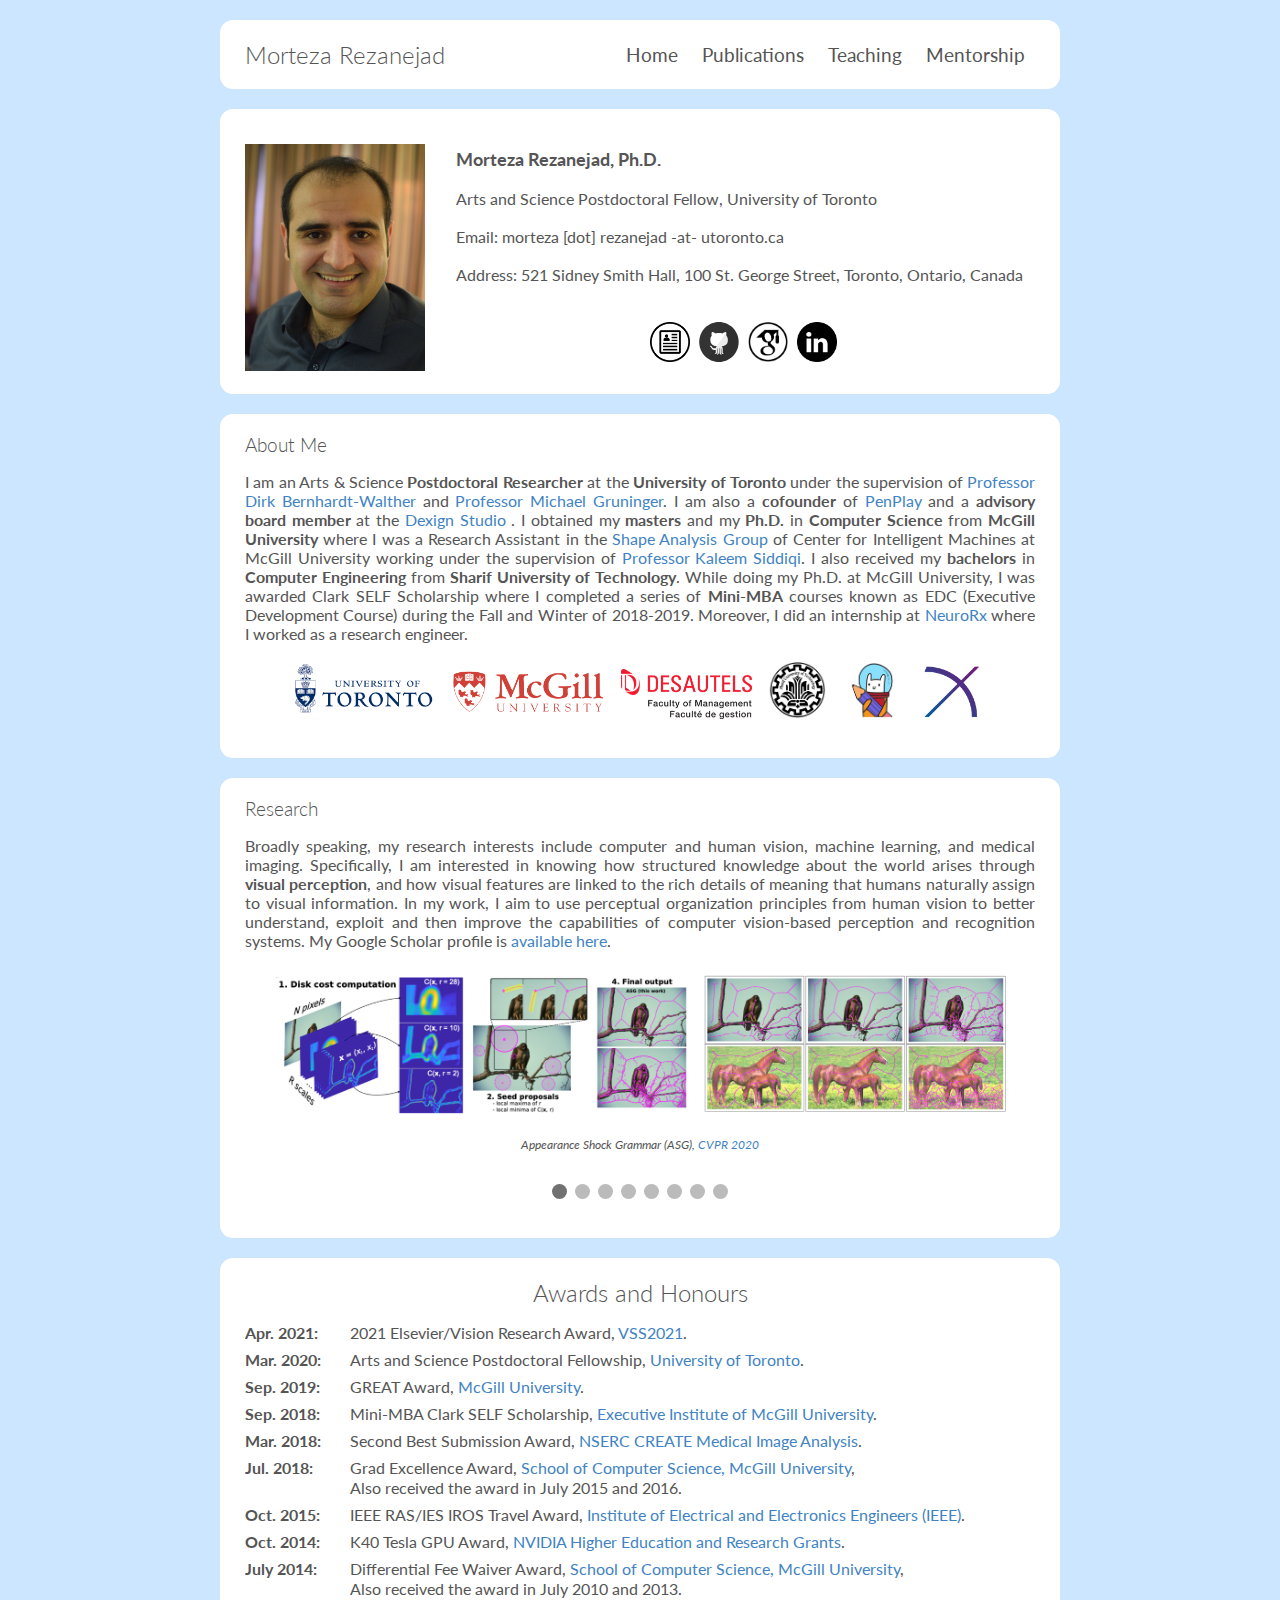
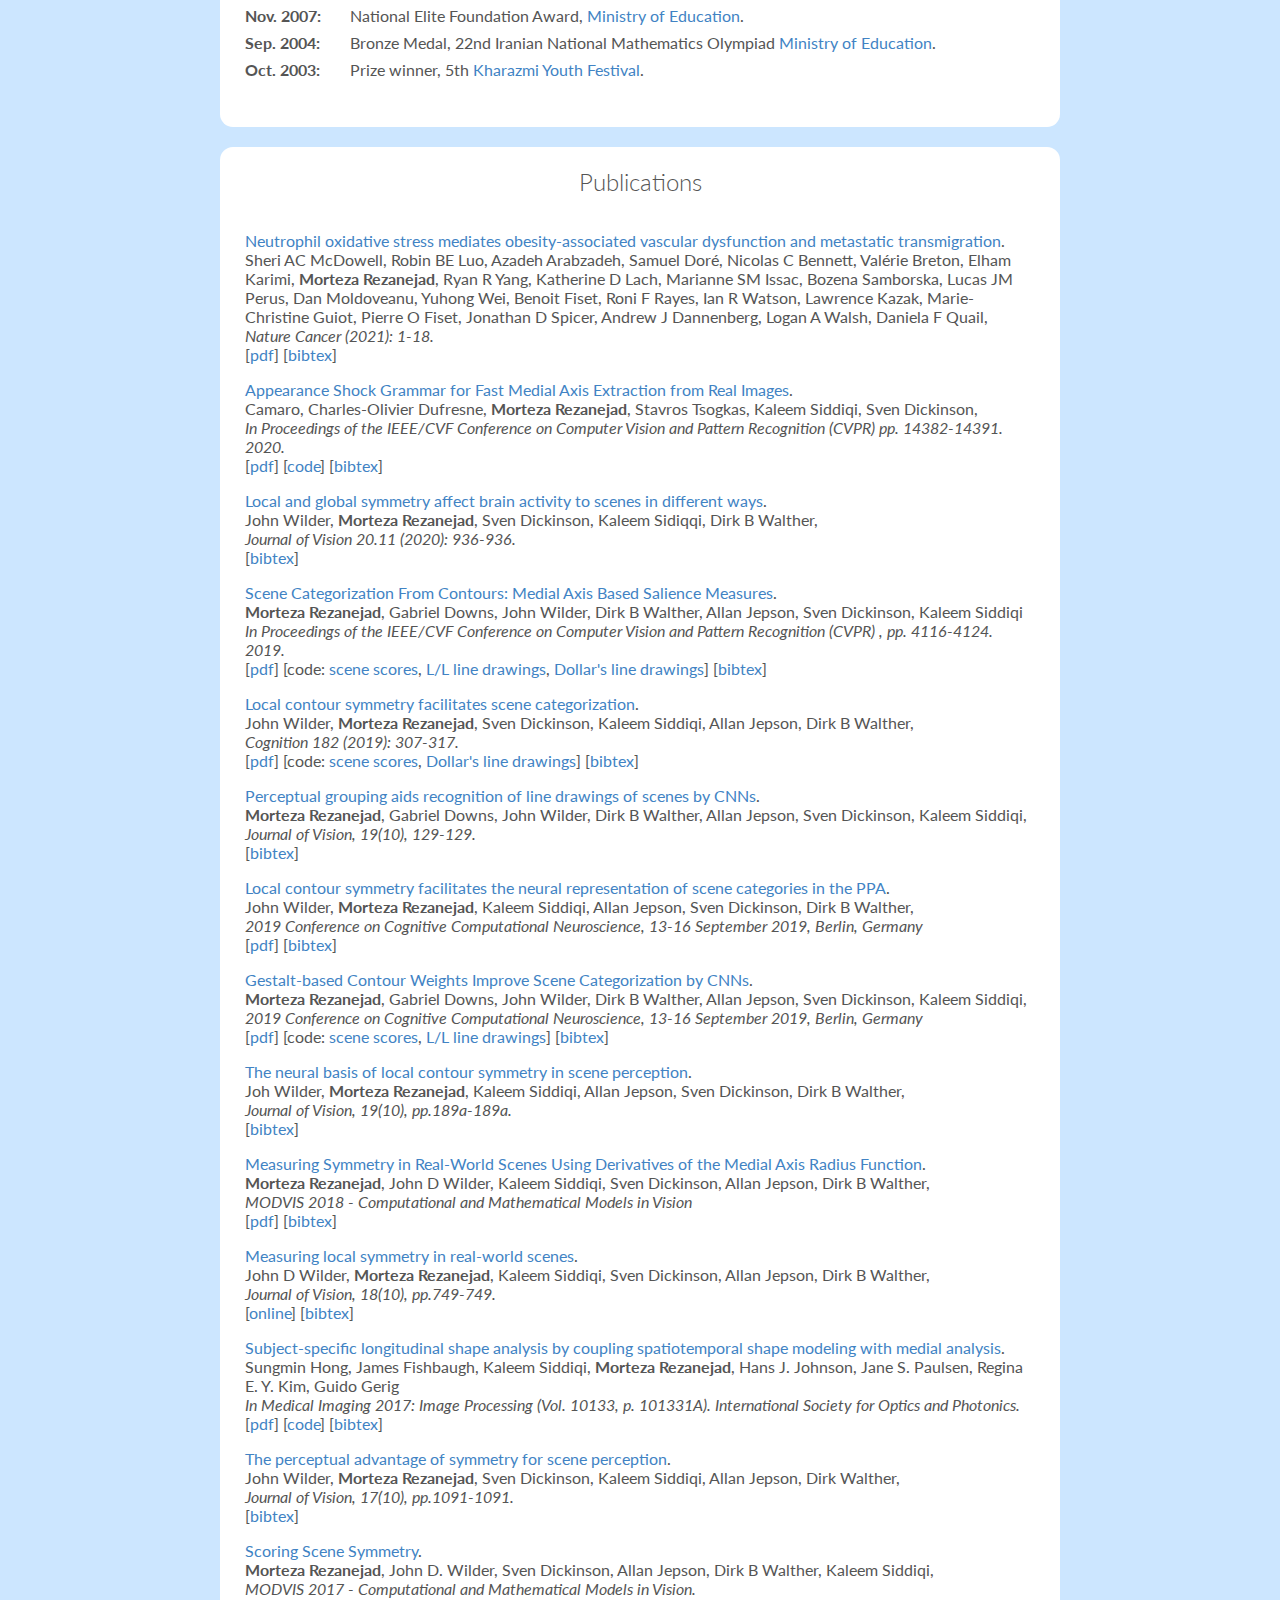
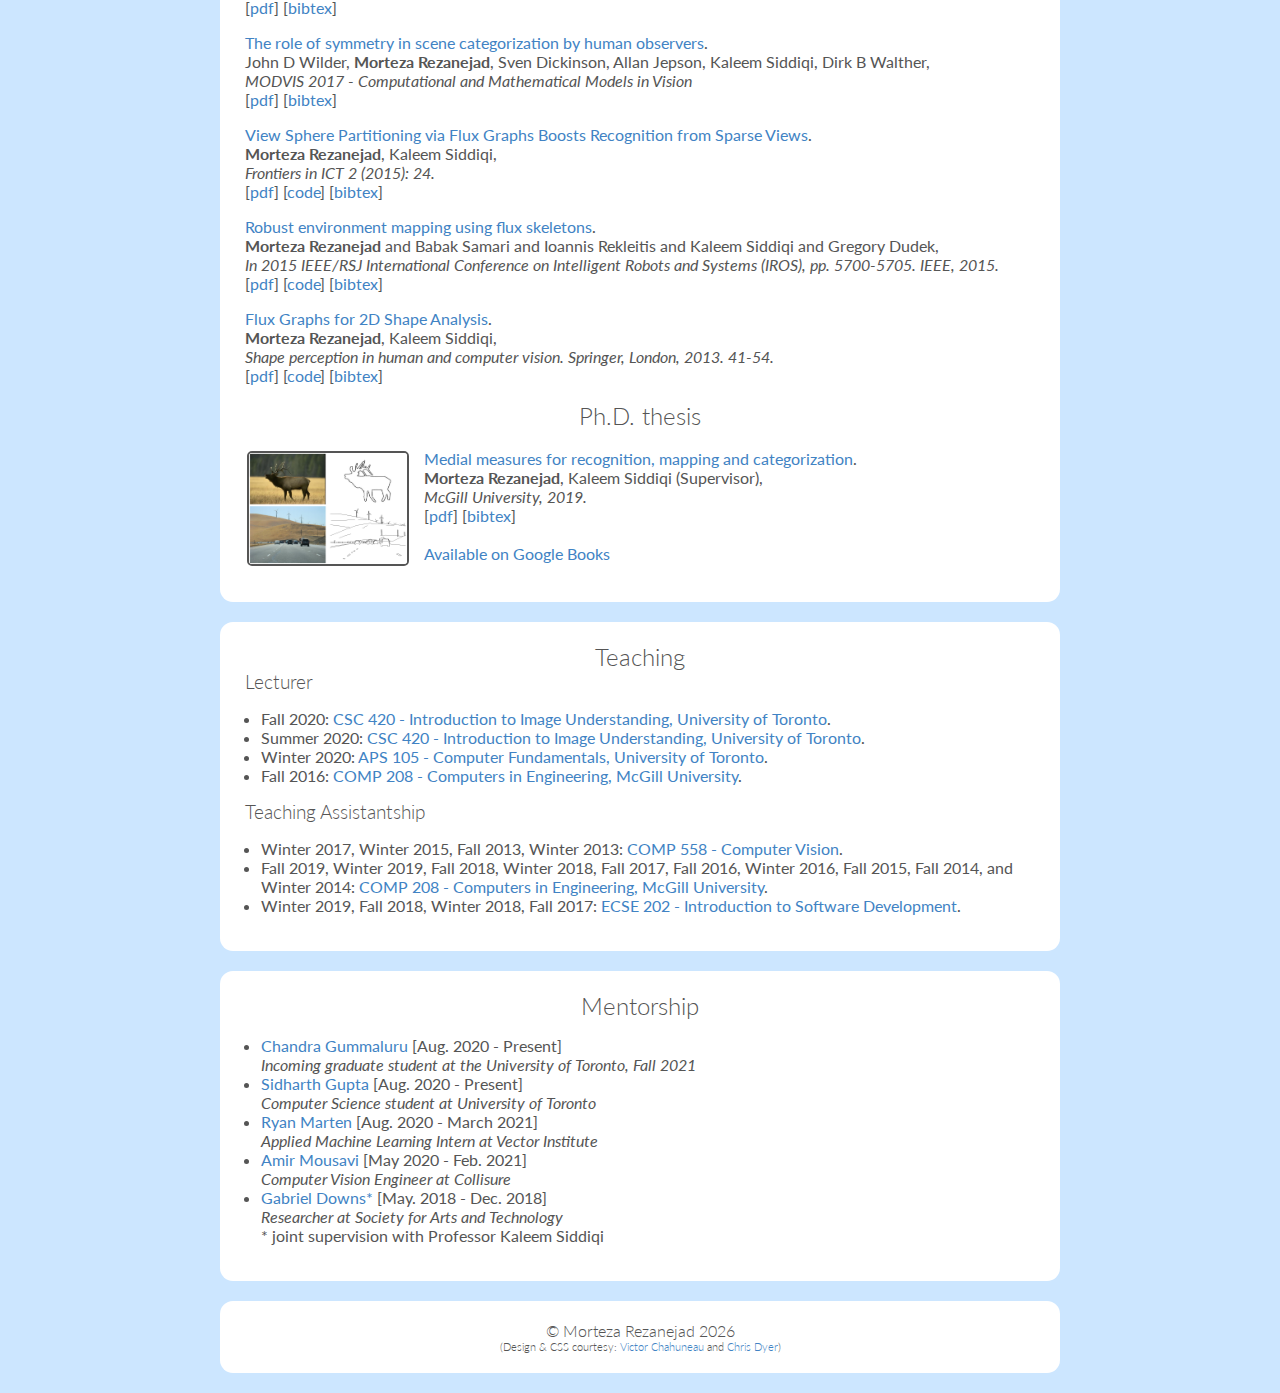
==== commit 474e5110: "updated index.html" ====
--- a/index.html
+++ b/index.html
@@ -71,7 +71,7 @@
 <p align="justify">
 I am an Arts & Science <b>Postdoctoral Researcher</b> at the <b>University of Toronto</b> under
  the supervision of <a href ="https://bwlab.utoronto.ca/people/dirk-bernhardt-walther/">
- Professor Dirk B rnhardt-Walther</a> and <a href ="https://www.mie.utoronto.ca/faculty_staff/gruninger/">
+ Professor Dirk Bernhardt-Walther</a> and <a href ="https://www.mie.utoronto.ca/faculty_staff/gruninger/">
  Professor Michael Gruninger</a>. I am also a <b>cofounder</b>  of <a href="https://penplay.ca/">PenPlay</a> 
  and a <b>advisory board member</b> at the <a href="https://thedexignstudio.com/"> Dexign Studio </a>. 
 I obtained my <b>masters</b> and my <b>Ph.D.</b> in <b>Computer Science</b> from <b>McGill University</b> 
@@ -820,8 +820,8 @@
 <h2 style="text-align: center">Teaching</h2>
 <h3 style="text-align: left">Lecturer</h3>
 <ul>
-  <li class="packed">Fall 2020: <a href="https://q.utoronto.ca/">CSE 420 - Introduction to Image Understanding, University of Toronto</a>.</li>
-  <li class="packed">Summer 2020: <a href="https://q.utoronto.ca/">CSE 420 - Introduction to Image Understanding, University of Toronto</a>.</li>
+  <li class="packed">Fall 2020: <a href="https://q.utoronto.ca/">CSC 420 - Introduction to Image Understanding, University of Toronto</a>.</li>
+  <li class="packed">Summer 2020: <a href="https://q.utoronto.ca/">CSC 420 - Introduction to Image Understanding, University of Toronto</a>.</li>
   <li class="packed">Winter 2020: <a href="https://q.utoronto.ca/">APS 105 - Computer Fundamentals, University of Toronto</a>.</li>
   <li class="packed">Fall 2016: <a href="https://mycourses2.mcgill.ca/">COMP 208 - Computers in Engineering, McGill University</a>.</li>  
 </ul>
--- a/index_files/mystyle.css
+++ b/index_files/mystyle.css
@@ -0,0 +1,328 @@
+@import url(http://fonts.googleapis.com/css?family=Lato:300,400);
+body 
+{
+    background: #cce6ff;
+    font: normal 100% Lato, sans-serif;
+    margin: 0;
+    color: #555;
+}
+
+body > * 
+{
+    width: 790px;
+    padding: 20px 25px;
+    margin: 20px auto;
+    background: white;
+    border-radius: 13px;
+}
+
+a 
+{
+    color: #28D;
+    text-decoration: none;
+}
+
+h1 a 
+{
+    color: inherit;
+}
+
+h1, h2, h3, h4, h5, h6 
+{
+    margin: 0;
+    font-weight: 300;
+}
+
+a strong 
+{
+  color: inherit;
+  font-weight: 900;
+}
+
+strong 
+{
+  font-weight: 900;
+  color: #151515;
+}
+
+em 
+{
+  font-weight: 100;
+}
+
+ul
+{
+    list-style-type: disc;
+    padding: 0em 1em;
+}
+
+ul.none
+{
+    list-style-type:none;
+}
+
+li
+{
+    margin: 1em auto;
+}
+
+li.packed
+{
+    margin: 0em auto;
+}
+
+code, pre, tt 
+{
+    font: 12pt Consolas, Monaco, monospace;
+    background: #f3f3f3;
+    padding: 0.2em;
+}
+
+pre 
+{
+    border: 1px solid #ddd;
+    border-radius: 5px;
+    padding: 0.5em;
+}
+
+pre code 
+{
+    padding: 0;
+    font-size: 90%;
+}
+
+footer
+{
+    position: relative;
+}
+
+footer h4
+{
+    text-align: center;
+}
+
+footer h6
+{
+    text-align: center;
+}
+
+header 
+{
+    position: relative;
+}
+
+header nav 
+{
+    font-size: 120%;
+    position: absolute;
+    right: 0;
+    top: 20px;
+    margin-right: 25px;
+}
+
+header nav ul 
+{
+    padding: 0;
+    margin: 0;
+}
+
+header nav li 
+{
+    display: inline-block;
+    margin: 0 0.5em;
+    vertical-align: middle;
+}
+
+header a 
+{
+    color: inherit;
+}
+
+dl {
+  margin-bottom: 20px;
+}
+
+dt,
+dd {
+  line-height: 20px;
+  margin-bottom: 7px;
+}
+
+dt {
+  font-weight: bold;
+}
+
+dd {
+  margin-left: 10px;
+}
+
+.dl-horizontal {
+  *zoom: 1;
+}
+
+.dl-horizontal:before,
+.dl-horizontal:after {
+  display: table;
+  line-height: 0;
+  content: "";
+}
+
+.dl-horizontal:after {
+  clear: both;
+}
+
+.dl-horizontal dt {
+  float: left;
+  /*width: 160px;*/
+  overflow: hidden;
+  clear: left;
+  text-align: right;
+  text-overflow: ellipsis;
+  white-space: nowrap;
+}
+
+.dl-horizontal dd {
+  /*margin-left: 180px;*/
+    margin-left: 105px;
+}
+
+
+
+
+a {
+  color: #4183C4;
+  text-decoration: none;
+  cursor: pointer;
+}
+a:hover, a:active {
+  color: #4183C4;
+}
+
+
+img {
+  max-width: 100%;
+}
+
+.links {
+  margin-top: 20px;
+}
+
+.links a {
+  border: 1px solid #4183C4;
+  padding: 5px;
+  margin: 2px 0px;
+  margin-right: 4px;
+  -webkit-border-radius: 4px;
+  -moz-border-radius: 4px;
+  border-radius: 4px;
+  -webkit-transition: box-shadow 100ms ease-in-out;
+  -moz-transition: box-shadow 100ms ease-in-out;
+  transition: box-shadow 100ms ease-in-out;
+  display: inline-block;
+}
+
+.links a:hover {
+  text-decoration: none;
+  box-shadow: 0px 0px 15px #CCC;
+}
+
+
+.scaleIcons {
+  -ms-transform: scale(1.1);
+  transform: scale(1.1);
+  -webkit-transform: scale(1.1);
+  text-decoration: none;
+}
+
+.svg-icon:hover {
+  opacity: 0.55;
+}
+
+.hovernounderline:hover {
+  text-decoration: none;
+}
+
+.svg-icon {
+  width: 40px;
+  height: 40px;
+  margin-right: 5px;
+  display: inline-block;
+  -webkit-transition: opacity 200ms ease-in-out;
+  -moz-transition: opacity 200ms ease-in-out;
+  transition: opacity 200ms ease-in-out;
+  -o-transition: opacity 200ms ease-in-out;
+}
+.svg-icon.github {
+  background-image: url([data-uri]);
+}
+
+
+
+.mySlides {display: none;}
+
+
+/* Slideshow container */
+.slideshow-container {
+  max-width: 1000px;
+  position: relative;
+  margin: auto;
+}
+
+/* Caption text */
+.text {
+  color: #f2f2f2;
+  font-size: 15px;
+  padding: 8px 12px;
+  position: absolute;
+  bottom: 8px;
+  width: 100%;
+  text-align: center;
+}
+
+/* Number text (1/3 etc) */
+.numbertext {
+  color: #f2f2f2;
+  font-size: 12px;
+  padding: 8px 12px;
+  position: absolute;
+  top: 0;
+}
+
+/* The dots/bullets/indicators */
+.dot {
+  height: 15px;
+  width: 15px;
+  margin: 0 2px;
+  background-color: #bbb;
+  border-radius: 50%;
+  display: inline-block;
+  transition: background-color 0.6s ease;
+}
+
+.active {
+  background-color: #717171;
+}
+
+/* Fading animation */
+.fade {
+  -webkit-animation-name: fade;
+  -webkit-animation-duration: 1.5s;
+  animation-name: fade;
+  animation-duration: 1.5s;
+}
+
+@-webkit-keyframes fade {
+  from {opacity: .4} 
+  to {opacity: 1}
+}
+
+@keyframes fade {
+  from {opacity: .4} 
+  to {opacity: 1}
+}
+
+/* On smaller screens, decrease text size */
+@media only screen and (max-width: 300px) {
+  .text {font-size: 11px}
+}
+
--- a/index_files/pygments.css
+++ b/index_files/pygments.css
@@ -0,0 +1,64 @@
+.hll { background-color: #ffffcc }
+.c { color: #888888 } /* Comment */
+.err { color: #a61717; background-color: #e3d2d2 } /* Error */
+.k { color: #008800; font-weight: bold } /* Keyword */
+.cm { color: #888888 } /* Comment.Multiline */
+.cp { color: #cc0000; font-weight: bold } /* Comment.Preproc */
+.c1 { color: #888888 } /* Comment.Single */
+.cs { color: #cc0000; font-weight: bold; background-color: #fff0f0 } /* Comment.Special */
+.gd { color: #000000; background-color: #ffdddd } /* Generic.Deleted */
+.ge { font-style: italic } /* Generic.Emph */
+.gr { color: #aa0000 } /* Generic.Error */
+.gh { color: #303030 } /* Generic.Heading */
+.gi { color: #000000; background-color: #ddffdd } /* Generic.Inserted */
+.go { color: #888888 } /* Generic.Output */
+.gp { color: #555555 } /* Generic.Prompt */
+.gs { font-weight: bold } /* Generic.Strong */
+.gu { color: #606060 } /* Generic.Subheading */
+.gt { color: #aa0000 } /* Generic.Traceback */
+.kc { color: #008800; font-weight: bold } /* Keyword.Constant */
+.kd { color: #008800; font-weight: bold } /* Keyword.Declaration */
+.kn { color: #008800; font-weight: bold } /* Keyword.Namespace */
+.kp { color: #008800 } /* Keyword.Pseudo */
+.kr { color: #008800; font-weight: bold } /* Keyword.Reserved */
+.kt { color: #888888; font-weight: bold } /* Keyword.Type */
+.m { color: #06B; font-weight: bold } /* Literal.Number */
+.s { color: #dd2200; background-color: #fff0f0 } /* Literal.String */
+.na { color: #336699 } /* Name.Attribute */
+.nb { color: #003388 } /* Name.Builtin */
+.nc { color: #bb0066; font-weight: bold } /* Name.Class */
+.no { color: #003366; font-weight: bold } /* Name.Constant */
+.nd { color: #555555 } /* Name.Decorator */
+.ne { color: #bb0066; font-weight: bold } /* Name.Exception */
+.nf { color: #0066bb; font-weight: bold } /* Name.Function */
+.nl { color: #336699; font-style: italic } /* Name.Label */
+.nn { color: #bb0066; font-weight: bold } /* Name.Namespace */
+.py { color: #336699; font-weight: bold } /* Name.Property */
+.nt { color: #bb0066; font-weight: bold } /* Name.Tag */
+.nv { color: #336699 } /* Name.Variable */
+.ow { color: #008800 } /* Operator.Word */
+.w { color: #bbbbbb } /* Text.Whitespace */
+.mf { color: #06B; font-weight: bold } /* Literal.Number.Float */
+.mh { color: #06B; font-weight: bold } /* Literal.Number.Hex */
+.mi { color: #06B; font-weight: bold } /* Literal.Number.Integer */
+.mo { color: #06B; font-weight: bold } /* Literal.Number.Oct */
+.sb { color: #dd2200; background-color: #fff0f0 } /* Literal.String.Backtick */
+.sc { color: #dd2200; background-color: #fff0f0 } /* Literal.String.Char */
+.sd { color: #dd2200; background-color: #fff0f0 } /* Literal.String.Doc */
+.s2 { color: #dd2200; background-color: #fff0f0 } /* Literal.String.Double */
+.se { color: #0044dd; background-color: #fff0f0 } /* Literal.String.Escape */
+.sh { color: #dd2200; background-color: #fff0f0 } /* Literal.String.Heredoc */
+.si { color: #3333bb; background-color: #fff0f0 } /* Literal.String.Interpol */
+.sx { color: #22bb22; background-color: #f0fff0 } /* Literal.String.Other */
+.sr { color: #008800; background-color: #fff0ff } /* Literal.String.Regex */
+.s1 { color: #dd2200; background-color: #fff0f0 } /* Literal.String.Single */
+.ss { color: #aa6600; background-color: #fff0f0 } /* Literal.String.Symbol */
+.bp { color: #003388 } /* Name.Builtin.Pseudo */
+.vc { color: #336699 } /* Name.Variable.Class */
+.vg { color: #dd7700 } /* Name.Variable.Global */
+.vi { color: #3333bb } /* Name.Variable.Instance */
+.il { color: #06B; font-weight: bold } /* Literal.Number.Integer.Long */
+
+/* Added by Dhruv Batra */
+.h { color: #bb0066; } /* List Headers */
+.hi { color: #008800; font-weight: bold;} /*Highlight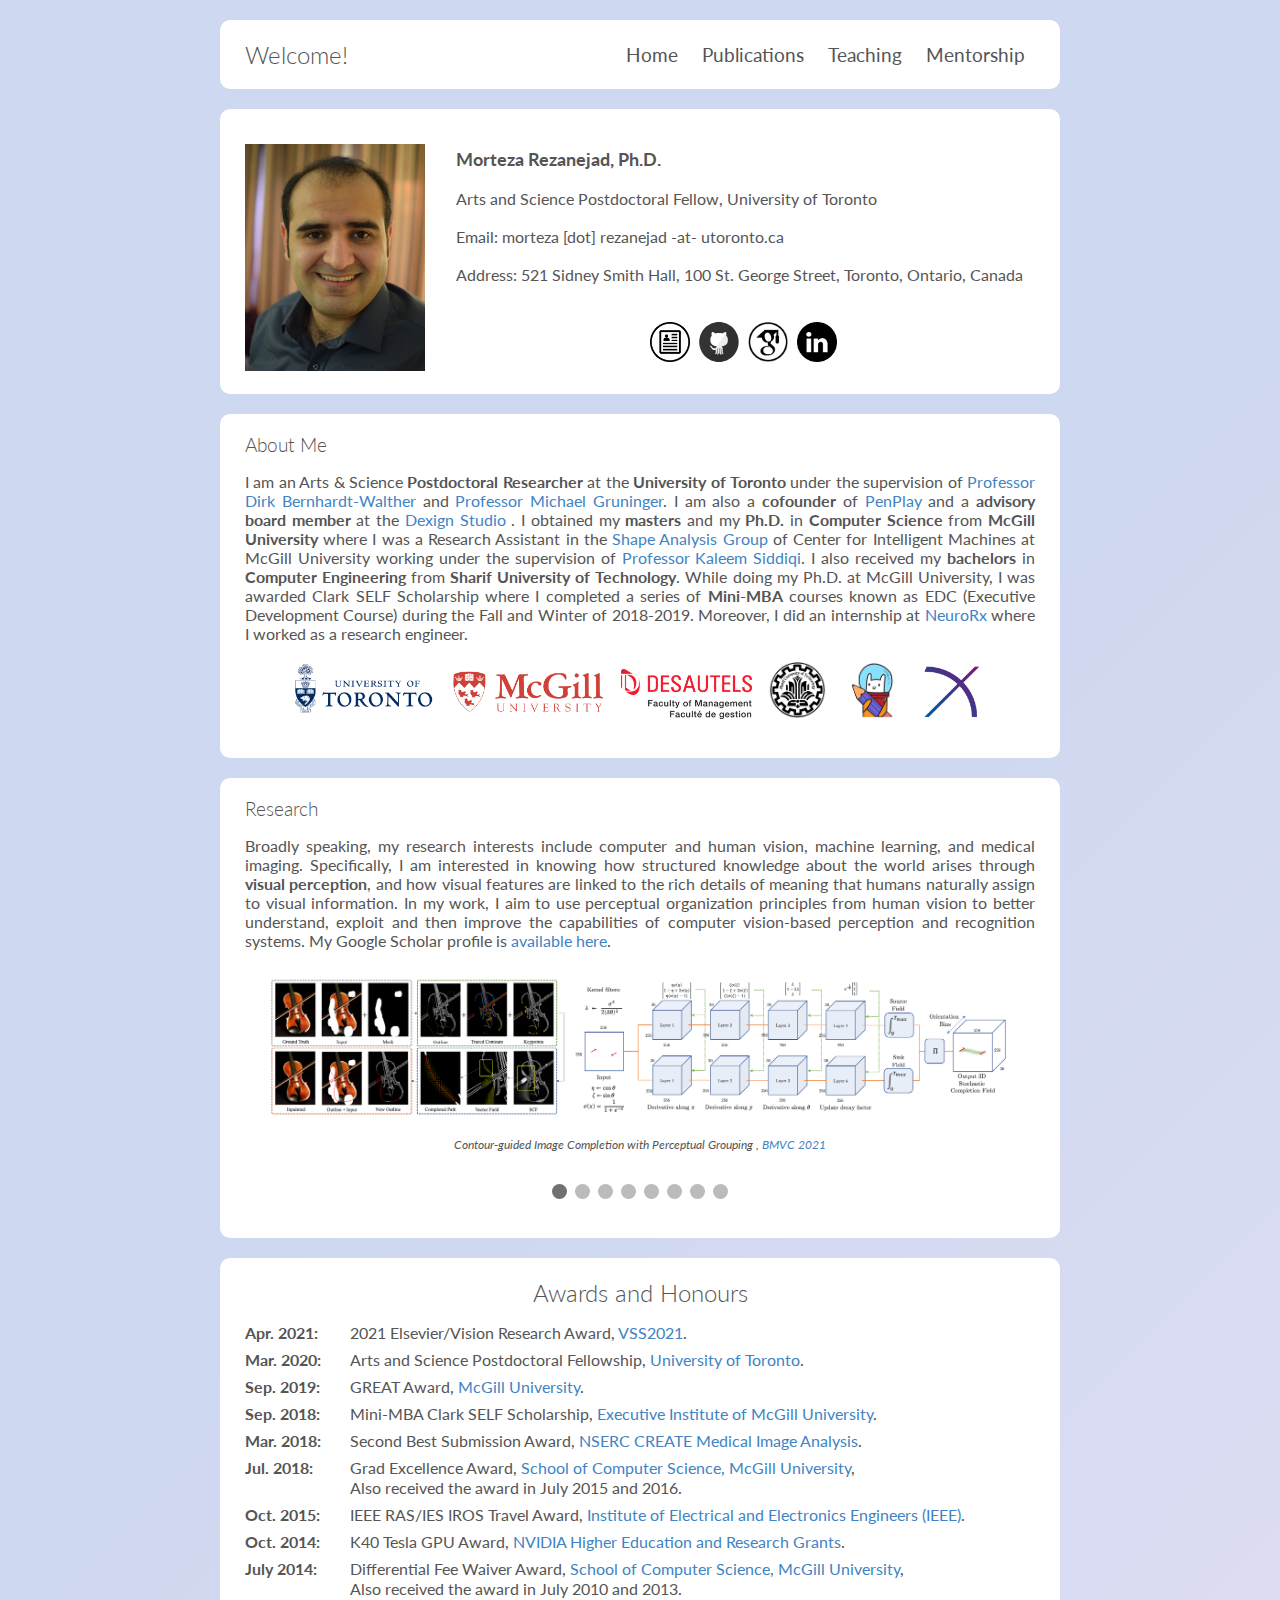
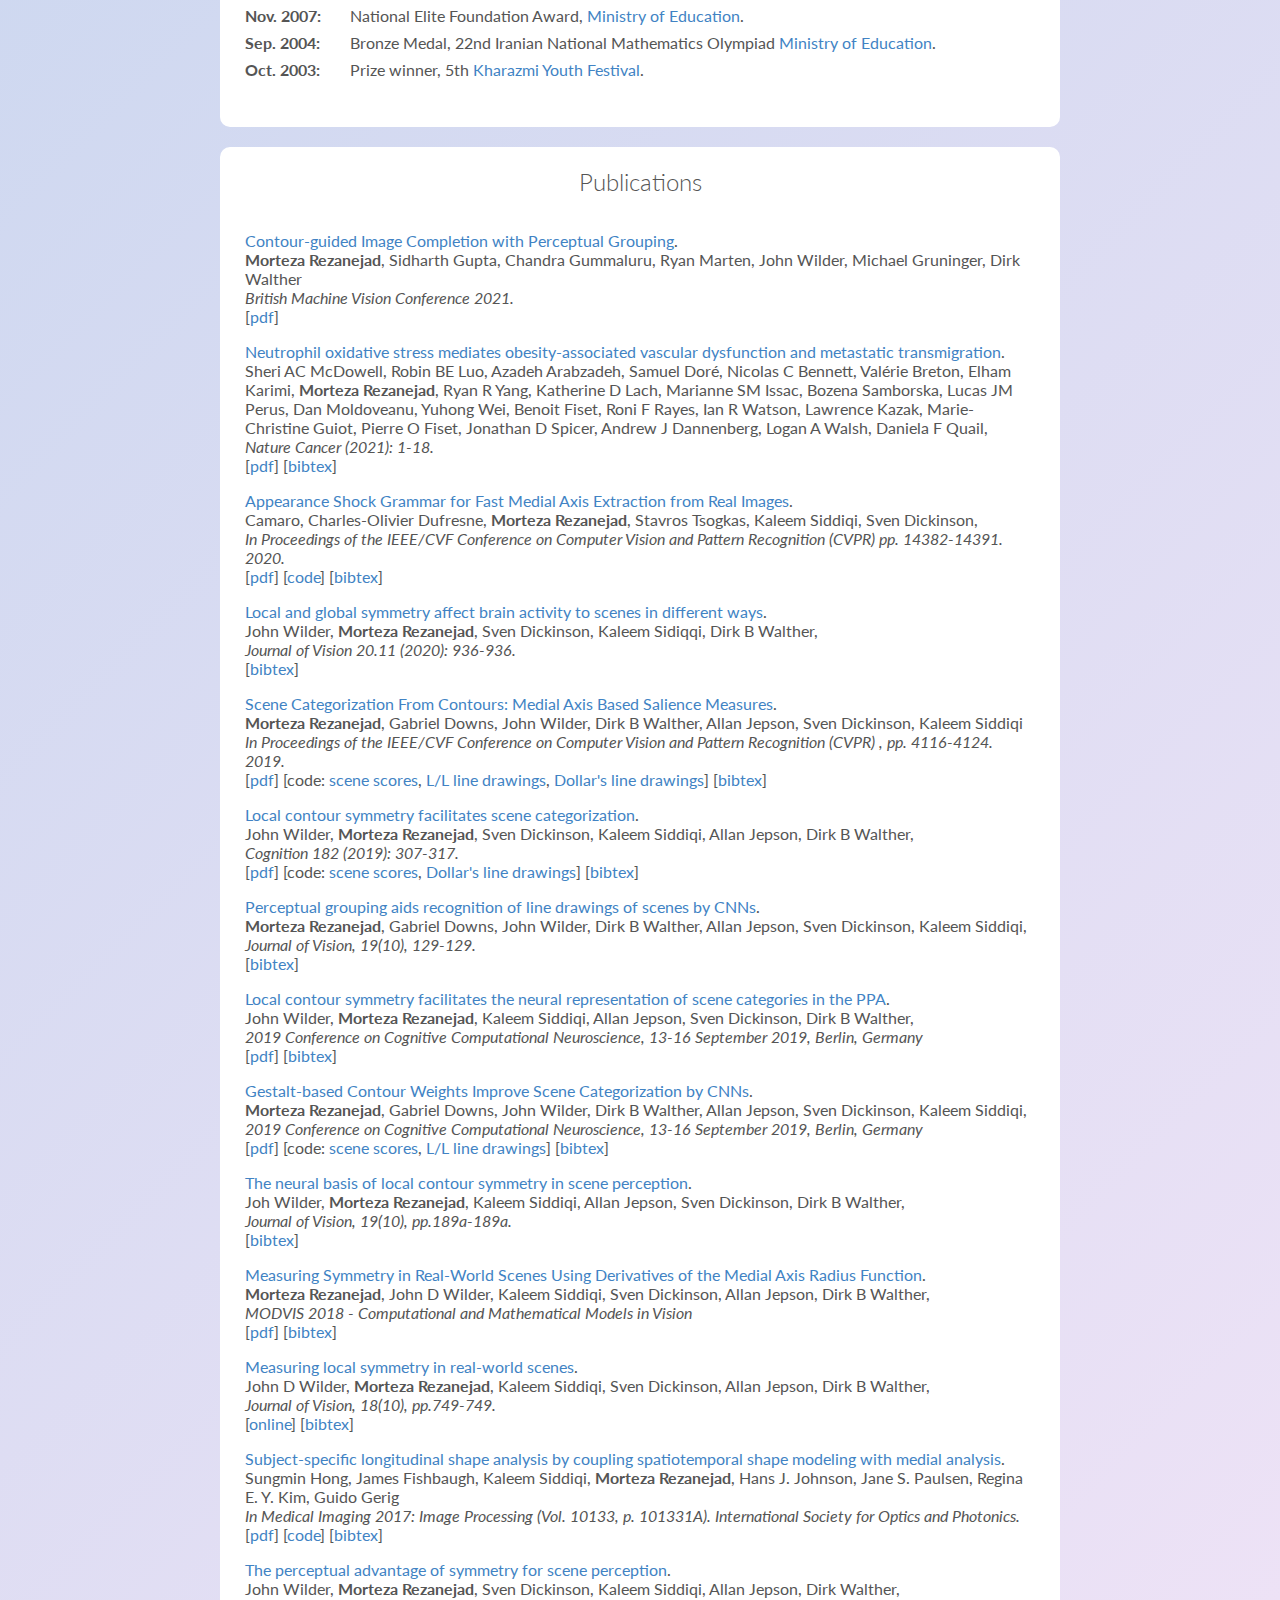
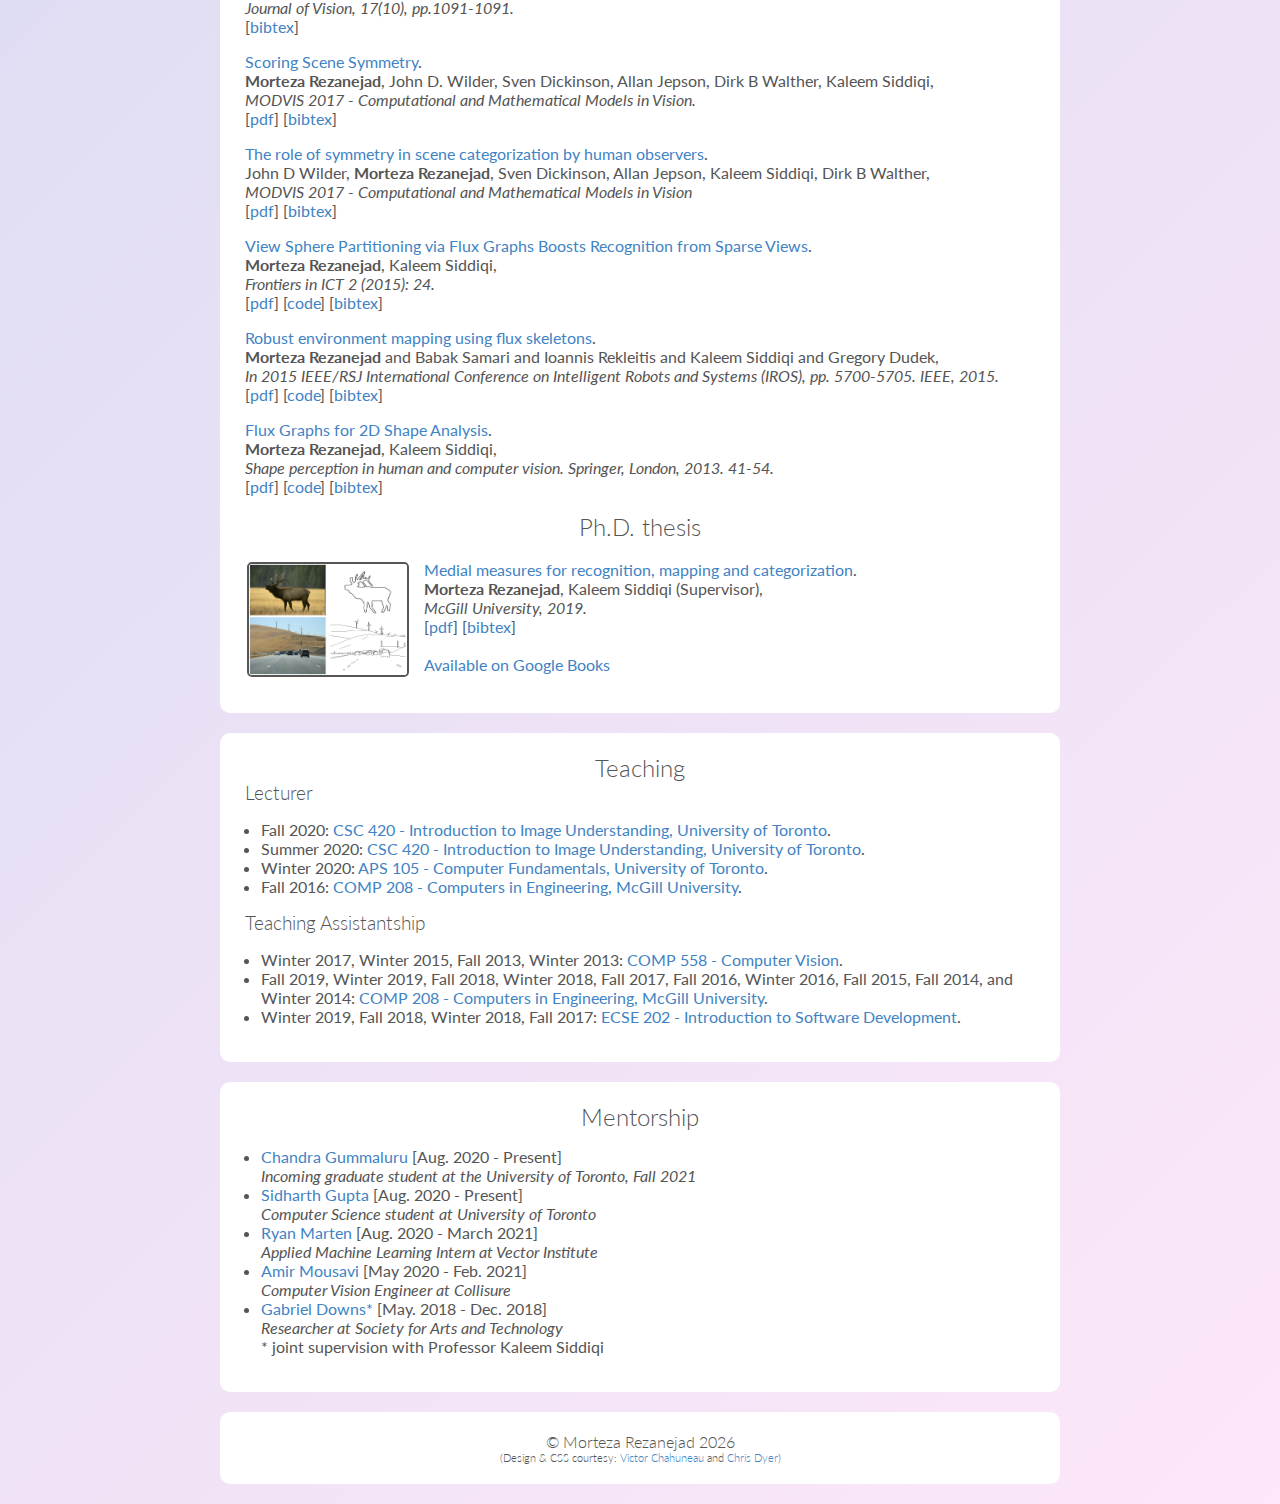
==== commit f82bee8f: "Updated Website" ====
--- a/index.html
+++ b/index.html
@@ -14,7 +14,7 @@
 
 <!-- Header -->
 <header>
-<h2><a href="index.html">Morteza Rezanejad</a></h2>
+<h2><a href="index.html">Welcome!</a></h2>
 <nav>
 <ul>
  <li><a href="index.html">Home</a></li>
@@ -111,6 +111,16 @@
 
 <div class="slideshow-container", align = "center">
 
+
+
+<div class="mySlides fade">
+  <img src="images/image_sl1.png" style="width:95%">
+  <p align="center" style="font-size:12px;"><i> Contour-guided Image Completion with Perceptual Grouping
+, <a href="">BMVC 2021</a></i></p>
+</div>
+
+
+
 <div class="mySlides fade">
   <img src="images/image_sl2.png" style="width:95%">
 <p align="center" style="font-size:12px;"><i>Appearance Shock Grammar (ASG), <a href="https://openaccess.thecvf.com/content_CVPR_2020/papers/Camaro_Appearance_Shock_Grammar_for_Fast_Medial_Axis_Extraction_From_Real_CVPR_2020_paper.pdf">CVPR 2020</a></i></p>
@@ -121,10 +131,7 @@
   <p align="center" style="font-size:12px;"><i>Scene Categorization from Contours, <a href="https://openaccess.thecvf.com/content_CVPR_2019/papers/Rezanejad_Scene_Categorization_From_Contours_Medial_Axis_Based_Salience_Measures_CVPR_2019_paper.pdf">CVPR 2019</a></i></p>
 </div>
 
-<div class="mySlides fade">
-  <img src="images/image_sl1.png" style="width:95%">
-  <p align="center" style="font-size:12px;"><i> Object Completion with Stochastic Completion Fields, <a href="">VSS 2021</a></i></p>
-</div>
+
 
 <div class="mySlides fade">
   <img src="images/image_sl3.png" style="width:95%">
@@ -389,6 +396,26 @@
   
   
   
+<p style = "clear:left" >
+
+
+<a href="">Contour-guided Image Completion with Perceptual Grouping</a>.<br>
+<b>Morteza Rezanejad</b>, Sidharth Gupta, Chandra Gummaluru, Ryan Marten, John Wilder, Michael Gruninger, Dirk Walther<br>
+<i>British Machine Vision Conference 2021.</i> <br>
+[<a href="files/bmvc2021.pdf">pdf</a>]
+<!-- 
+[<a  onclick="myFunction('myDIV212')">bibtex</a>]
+<div id="myDIV212" class="toshow" style="display:none">
+@article{mcdowell2021neutrophil,<br>
+  title={Neutrophil oxidative stress mediates obesity-associated vascular dysfunction and metastatic transmigration},<br>
+  author={McDowell, Sheri AC and Luo, Robin BE and Arabzadeh, Azadeh and Dor{\'e}, Samuel and Bennett, Nicolas C and Breton, Val{\'e}rie and Karimi, Elham and Rezanejad, Morteza and Yang, Ryan R and Lach, Katherine D and others},<br>
+  journal={Nature Cancer},<br>
+  pages={1~~18},<br>
+  year={2021},<br>
+  publisher={Nature Publishing Group}<br>
+}
+</div>
+ -->
 
   
 <!-- <h3 style="text-align: left">2021</h3> -->
--- a/index_files/mystyle.css
+++ b/index_files/mystyle.css
@@ -1,7 +1,10 @@
 @import url(http://fonts.googleapis.com/css?family=Lato:300,400);
 body 
 {
-    background: #cce6ff;
+
+background-color: #fde7f9;
+background-image: linear-gradient(315deg, #fde7f9 0%, #ced8f0 74%);
+
     font: normal 100% Lato, sans-serif;
     margin: 0;
     color: #555;
@@ -13,7 +16,7 @@
     padding: 20px 25px;
     margin: 20px auto;
     background: white;
-    border-radius: 13px;
+    border-radius: 10px;
 }
 
 a 
